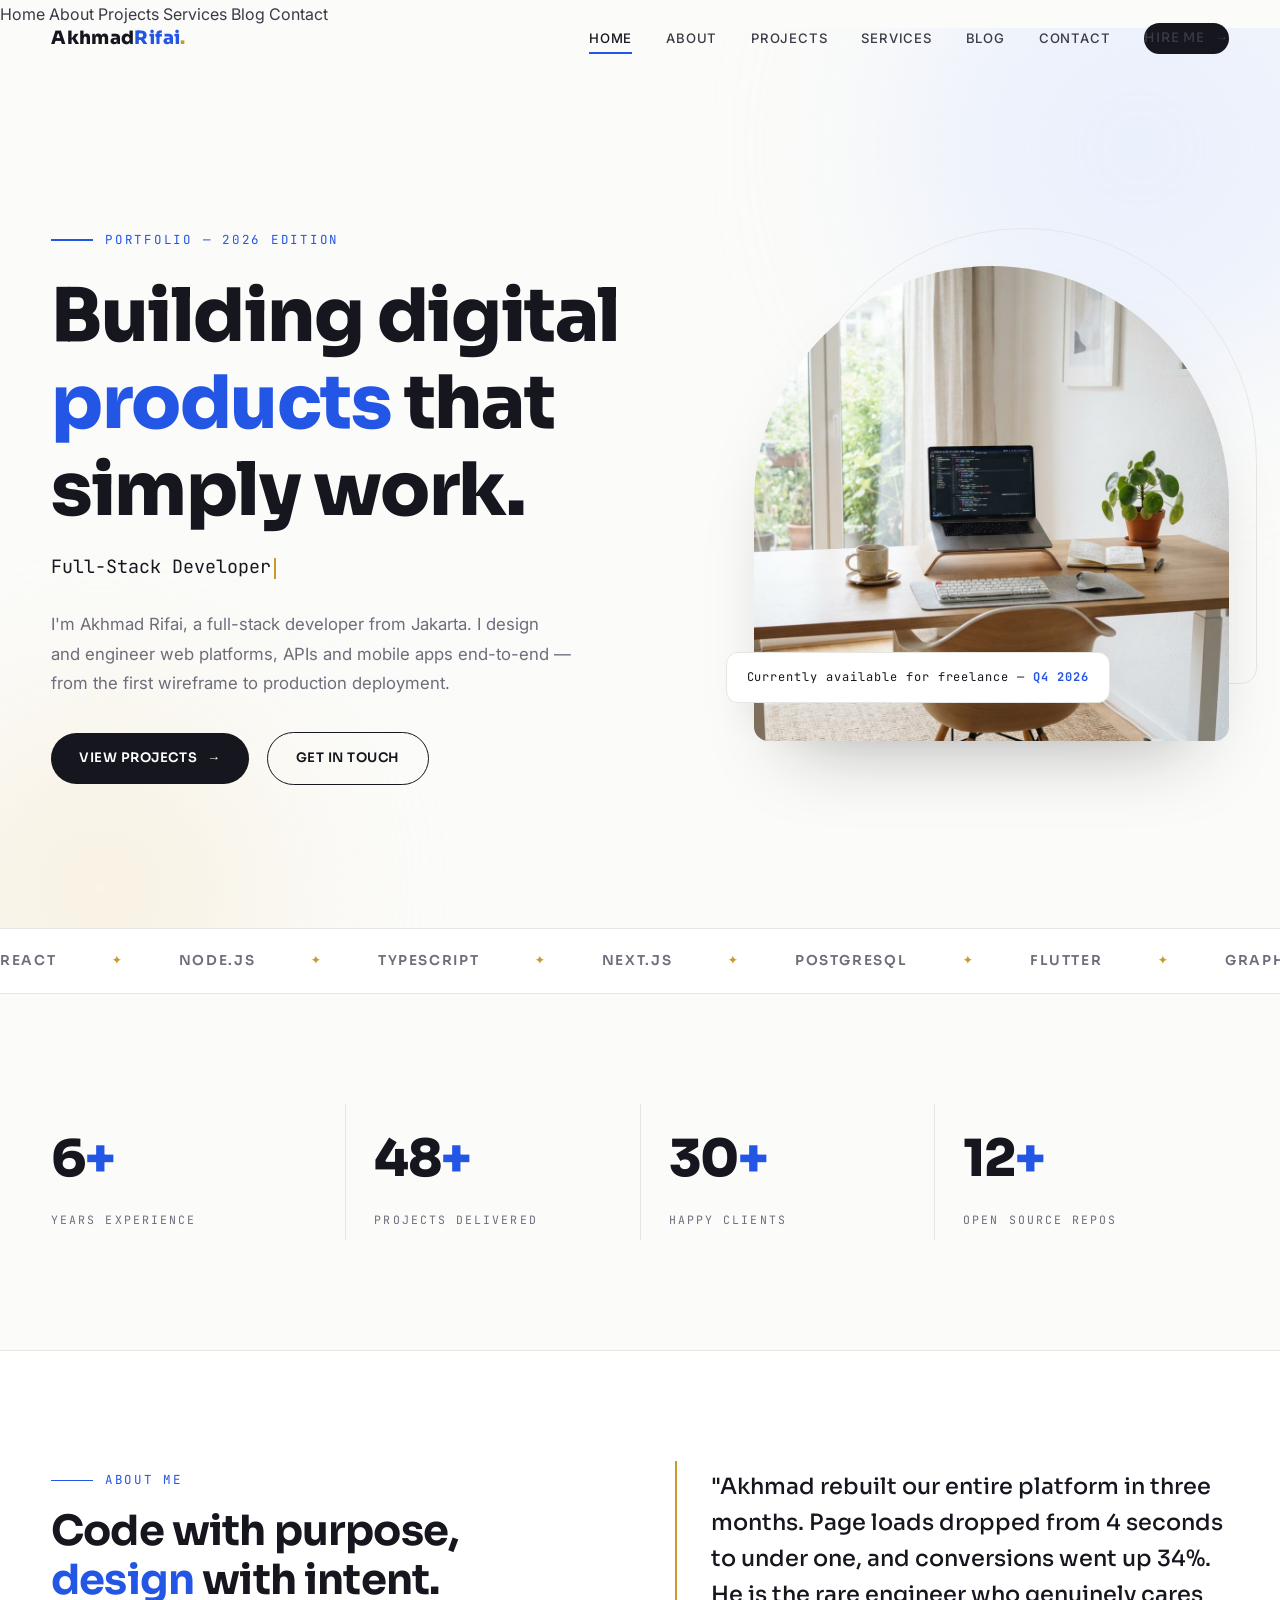
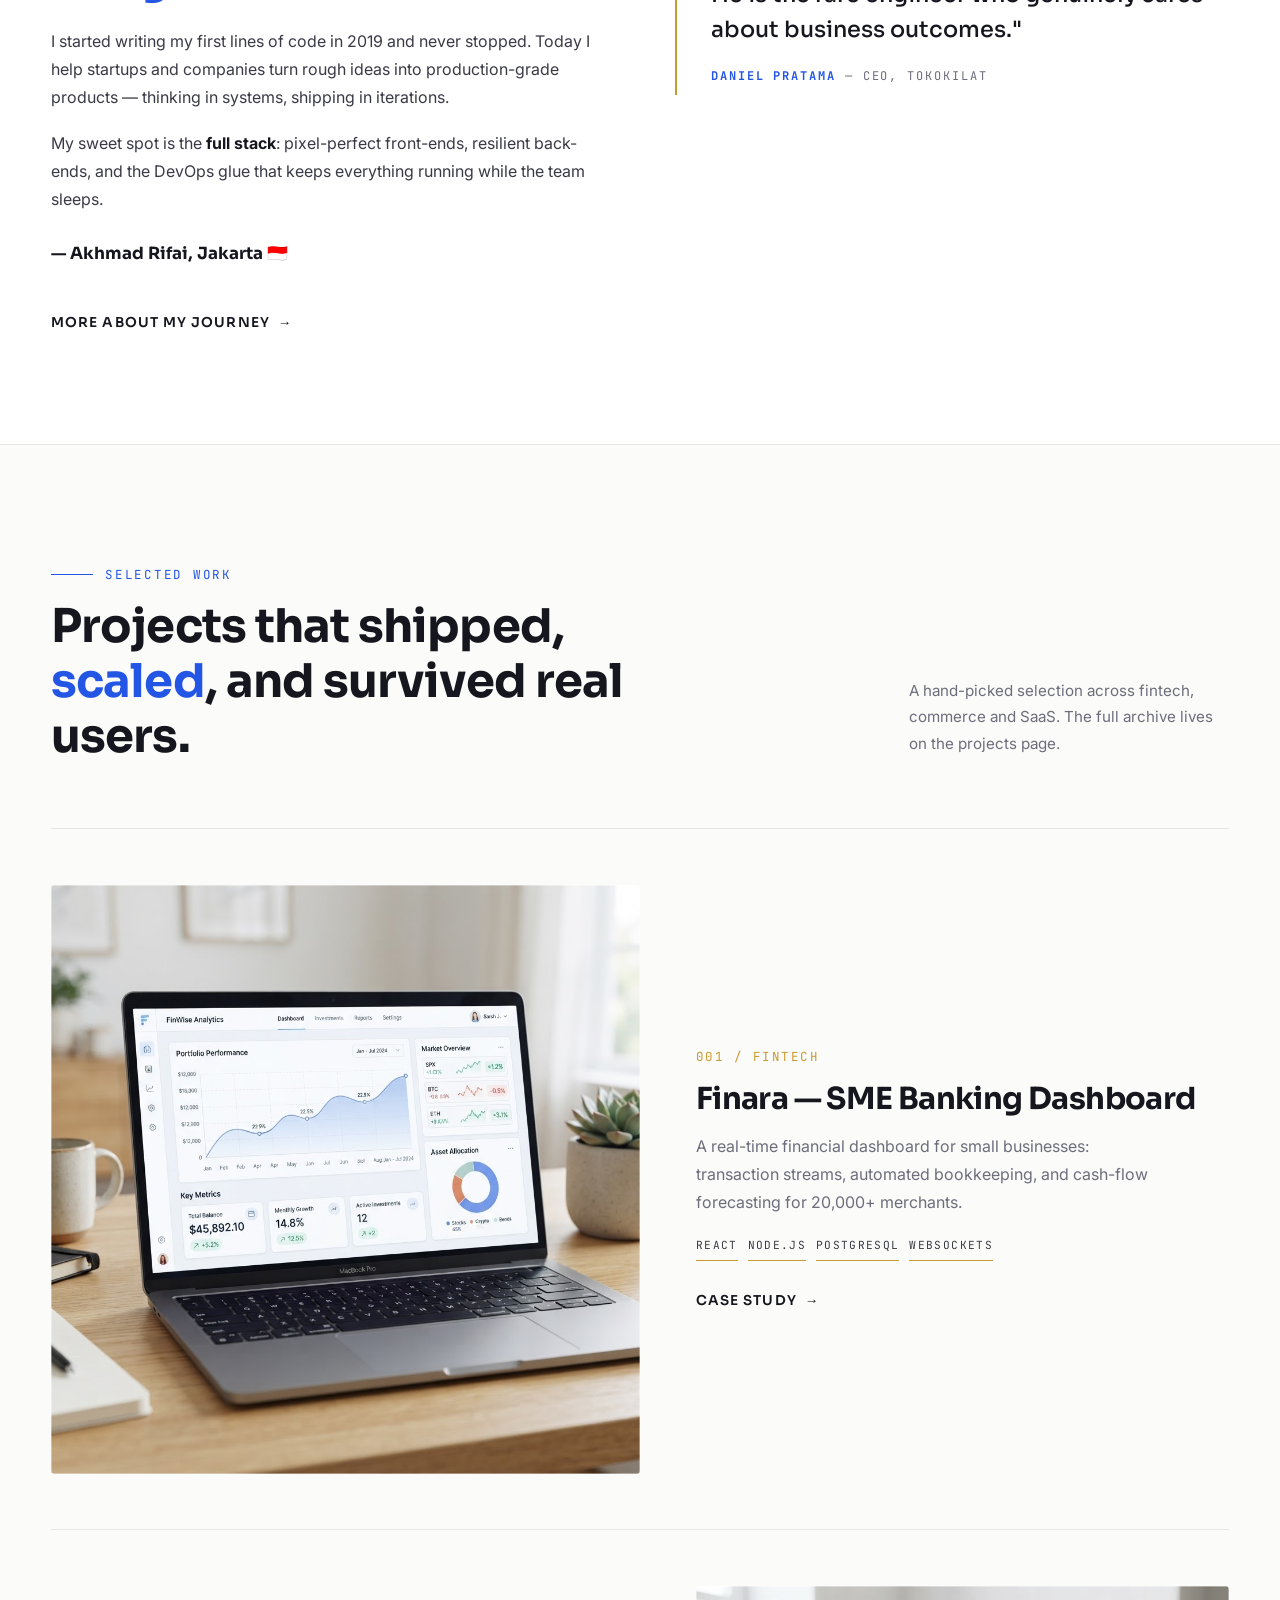
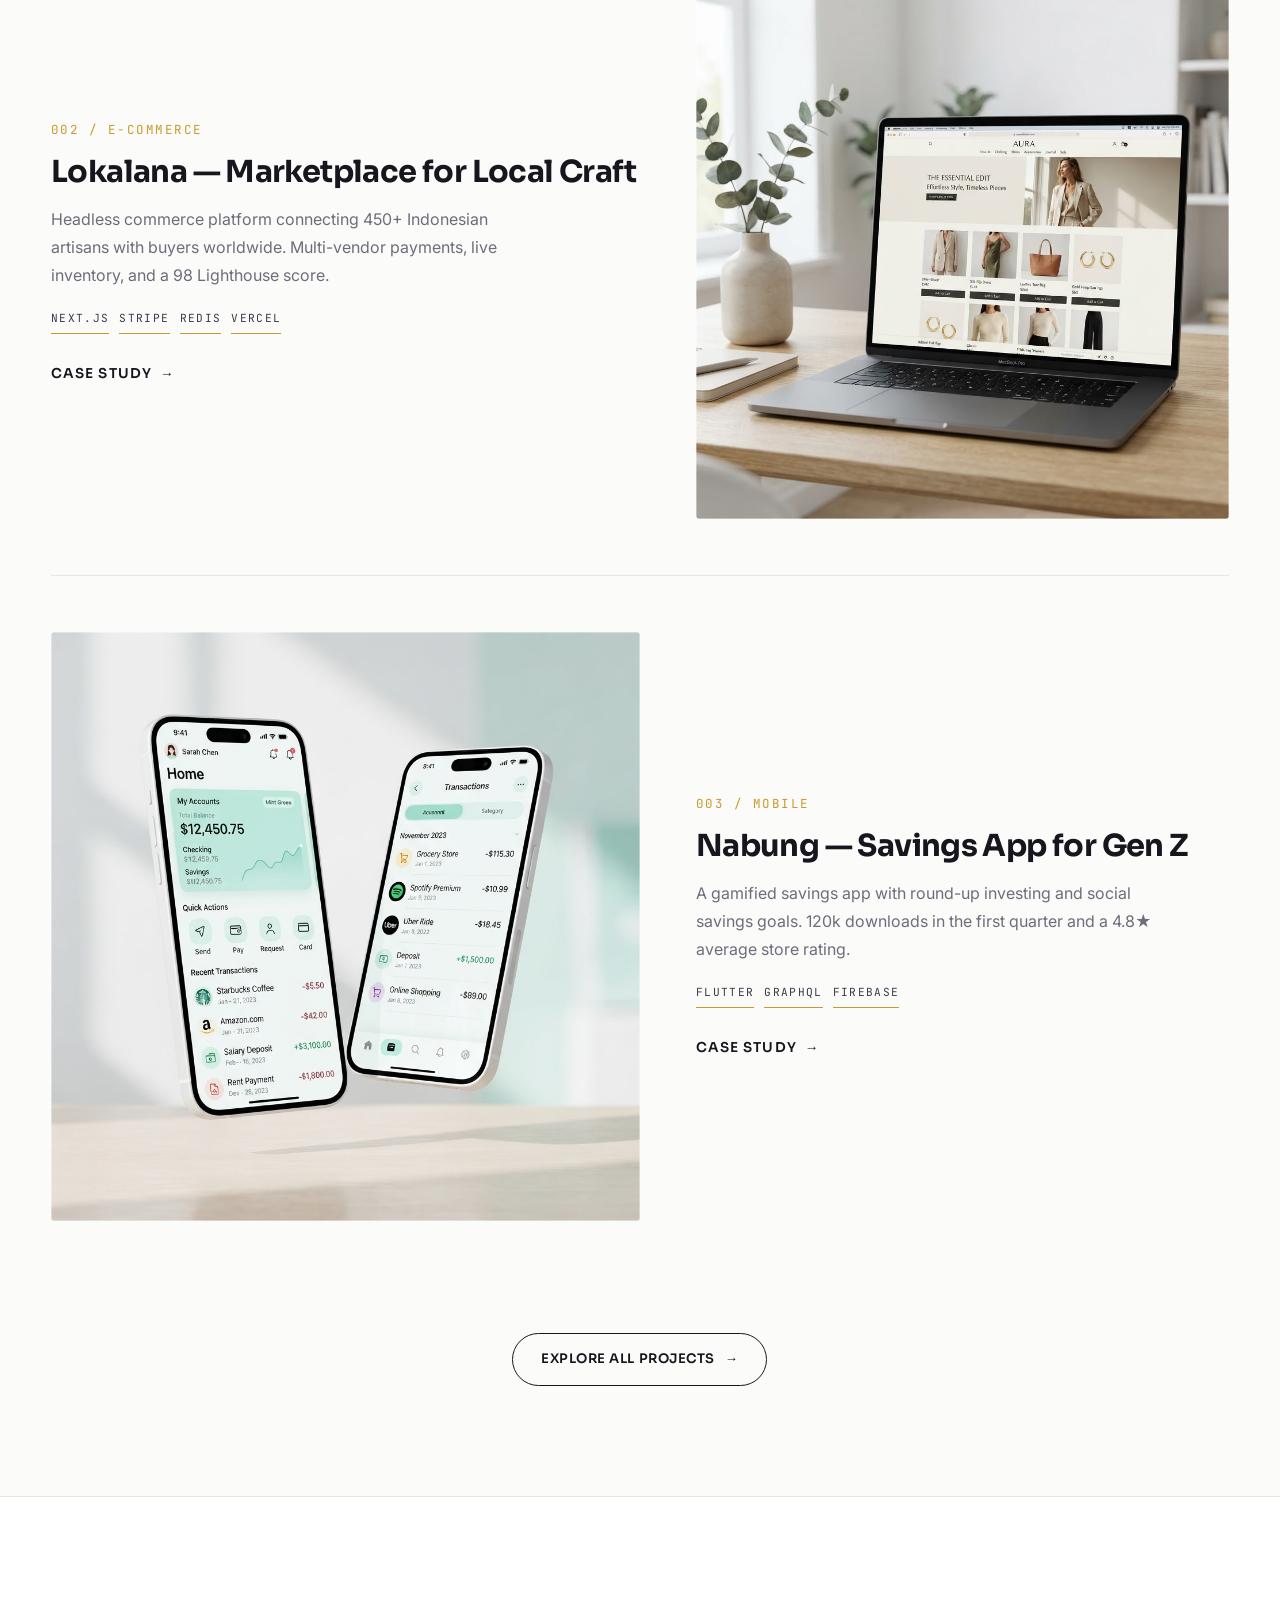
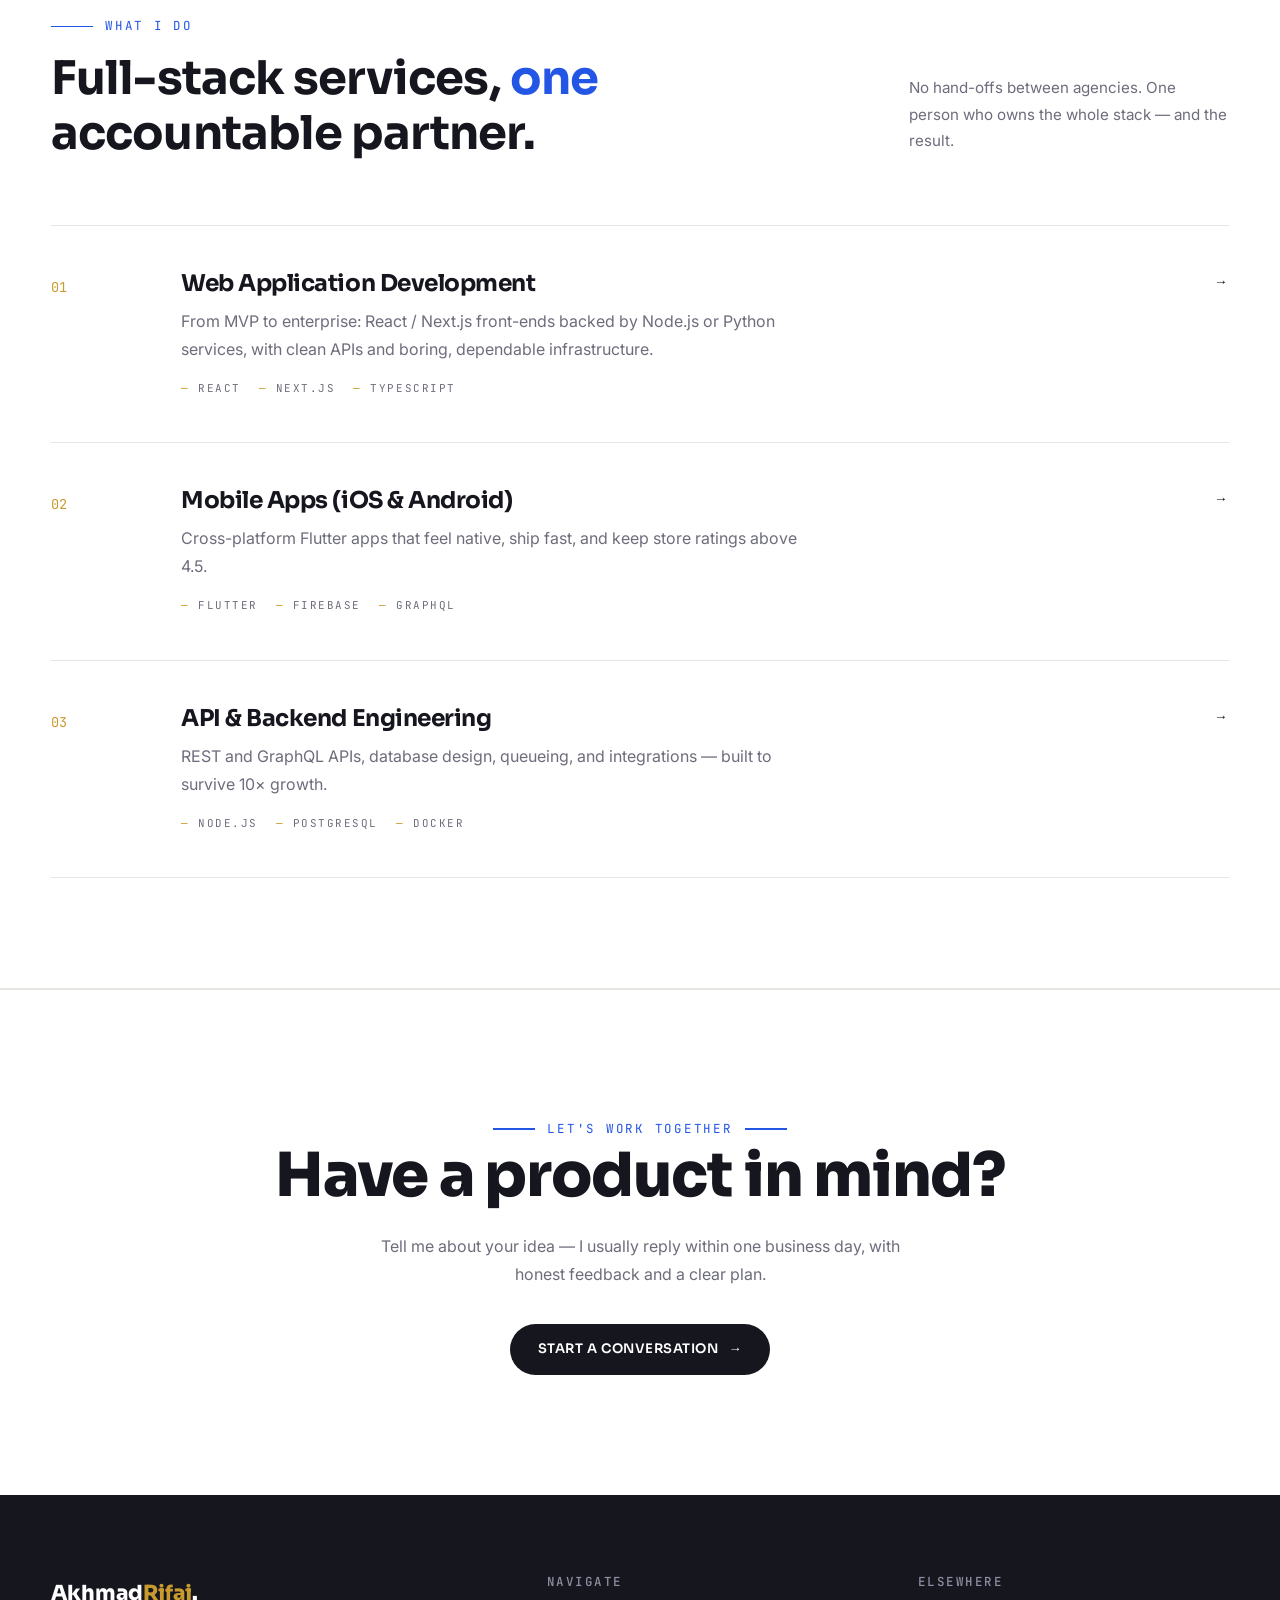
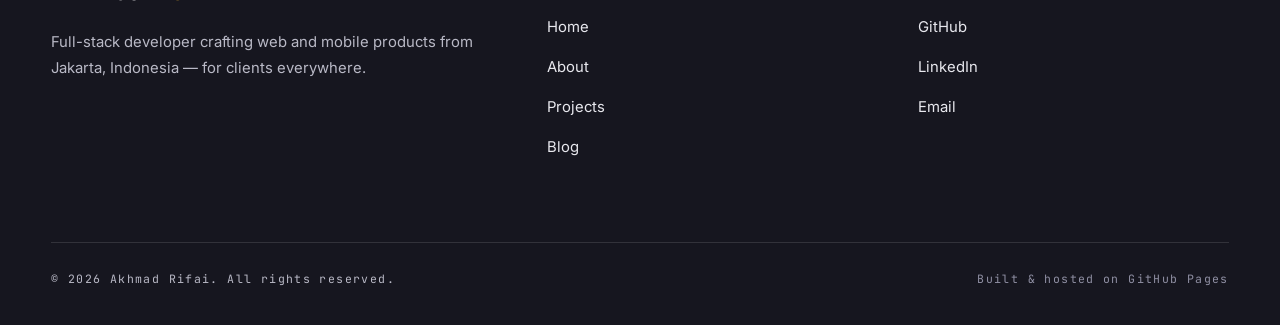
==== index.html @ 1ff96115 "feat: complete portfolio website — light professional theme, animations, 6 pages - Editorial layout," ====
<!DOCTYPE html>
<html lang="en">
<head>
  <meta charset="UTF-8">
  <meta name="viewport" content="width=device-width, initial-scale=1.0">
  <title>Akhmad Rifai — Full-Stack Developer & Digital Craftsman</title>
  <meta name="description" content="Portfolio of Akhmad Rifai — full-stack developer building fast, scalable and beautiful web & mobile products. Based in Jakarta, Indonesia.">
  <meta name="author" content="Akhmad Rifai">
  <meta property="og:title" content="Akhmad Rifai — Full-Stack Developer">
  <meta property="og:description" content="Fast, scalable and beautiful web & mobile products.">
  <meta property="og:type" content="website">
  <link rel="icon" href="data:image/svg+xml,<svg xmlns='http://www.w3.org/2000/svg' viewBox='0 0 100 100'><rect width='100' height='100' rx='18' fill='%2316161f'/><text x='50' y='68' font-size='52' font-family='Arial' font-weight='bold' fill='%23c99a2e' text-anchor='middle'>AR</text></svg>">
  <link rel="stylesheet" href="assets/css/style.css">
</head>
<body class="loading">

  <div class="preloader"><div class="preloader-word">Akhmad Rifai</div></div>
  <div class="scroll-progress"></div>

  <!-- HEADER -->
  <header class="site-header">
    <div class="container header-inner">
      <a href="index.html" class="logo">Akhmad<em>Rifai</em><span class="dot">.</span></a>
      <nav class="nav">
        <a href="index.html" class="active">Home</a>
        <a href="about.html">About</a>
        <a href="projects.html">Projects</a>
        <a href="services.html">Services</a>
        <a href="blog.html">Blog</a>
        <a href="contact.html">Contact</a>
      </a>
      <a href="contact.html" class="btn btn-primary nav-cta">Hire Me <span class="arrow">→</span></a>
      <button class="menu-toggle" aria-label="Open menu"><span></span><span></span><span></span></button>
    </div>
  </header>

  <div class="nav-drawer">
    <a href="index.html">Home</a>
    <a href="about.html">About</a>
    <a href="projects.html">Projects</a>
    <a href="services.html">Services</a>
    <a href="blog.html">Blog</a>
    <a href="contact.html">Contact</a>
  </div>

  <main class="page">

    <!-- HERO -->
    <section class="hero">
      <div class="hero-blob b1"></div>
      <div class="hero-blob b2"></div>
      <div class="container hero-grid">
        <div>
          <span class="kicker">Portfolio — 2026 Edition</span>
          <h1>
            <span class="line">Building digital</span>
            <span class="line"><span class="accent">products</span> that</span>
            <span class="line">simply work.</span>
          </h1>
          <div class="typing-wrap"><span class="typed" data-words='["Full-Stack Developer","React &amp; Node Specialist","UI Engineering Enthusiast","Open Source Contributor"]'></span><span class="cursor"></span></div>
          <p class="hero-lead">I'm Akhmad Rifai, a full-stack developer from Jakarta. I design and engineer web platforms, APIs and mobile apps end-to-end — from the first wireframe to production deployment.</p>
          <div class="hero-cta">
            <a href="projects.html" class="btn btn-primary">View Projects <span class="arrow">→</span></a>
            <a href="contact.html" class="btn btn-outline">Get in Touch</a>
          </div>
        </div>
        <div class="hero-visual" data-reveal="right">
          <div class="hero-photo"><img src="assets/img/workspace.jpg" alt="Akhmad Rifai's workspace"></div>
          <div class="hero-badge">Currently available for freelance — <strong>Q4 2026</strong></div>
        </div>
      </div>
    </section>

    <!-- MARQUEE -->
    <div class="marquee" aria-hidden="true">
      <div class="marquee-track">
        <span>React</span><span>Node.js</span><span>TypeScript</span><span>Next.js</span><span>PostgreSQL</span><span>Flutter</span><span>GraphQL</span><span>Docker</span><span>AWS</span><span>Python</span>
        <span>React</span><span>Node.js</span><span>TypeScript</span><span>Next.js</span><span>PostgreSQL</span><span>Flutter</span><span>GraphQL</span><span>Docker</span><span>AWS</span><span>Python</span>
      </div>
    </div>

    <!-- STATS -->
    <section class="section">
      <div class="container">
        <div class="stats" data-reveal="up">
          <div class="stat">
            <div class="stat-num"><span data-count="6">0</span><span class="unit">+</span></div>
            <div class="stat-label">Years Experience</div>
          </div>
          <div class="stat">
            <div class="stat-num"><span data-count="48">0</span><span class="unit">+</span></div>
            <div class="stat-label">Projects Delivered</div>
          </div>
          <div class="stat">
            <div class="stat-num"><span data-count="30">0</span><span class="unit">+</span></div>
            <div class="stat-label">Happy Clients</div>
          </div>
          <div class="stat">
            <div class="stat-num"><span data-count="12">0</span><span class="unit">+</span></div>
            <div class="stat-label">Open Source Repos</div>
          </div>
        </div>
      </div>
    </section>

    <!-- ABOUT PREVIEW -->
    <section class="section alt">
      <div class="container intro-grid">
        <div data-reveal="left">
          <span class="kicker">About Me</span>
          <h2 style="font-size:clamp(1.8rem,3.6vw,2.6rem);margin:16px 0 22px;">Code with purpose, <span class="accent" style="color:var(--accent);">design</span> with intent.</h2>
          <div class="intro-text">
            <p>I started writing my first lines of code in 2019 and never stopped. Today I help startups and companies turn rough ideas into production-grade products — thinking in systems, shipping in iterations.</p>
            <p>My sweet spot is the <strong>full stack</strong>: pixel-perfect front-ends, resilient back-ends, and the DevOps glue that keeps everything running while the team sleeps.</p>
            <p class="signature">— Akhmad Rifai, Jakarta 🇮🇩</p>
          </div>
          <a href="about.html" class="text-link" style="margin-top:24px;">More about my journey <span class="arrow">→</span></a>
        </div>
        <div class="quote" data-reveal="right">
          <blockquote>"Akhmad rebuilt our entire platform in three months. Page loads dropped from 4 seconds to under one, and conversions went up 34%. He is the rare engineer who genuinely cares about business outcomes."</blockquote>
          <div class="who"><strong>Daniel Pratama</strong> — CEO, TokoKilat</div>
        </div>
      </div>
    </section>

    <!-- FEATURED PROJECTS -->
    <section class="section">
      <div class="container">
        <div class="section-head">
          <div>
            <span class="kicker">Selected Work</span>
            <h2>Projects that shipped, <span class="accent" style="color:var(--accent);">scaled</span>, and survived real users.</h2>
          </div>
          <p class="head-note">A hand-picked selection across fintech, commerce and SaaS. The full archive lives on the projects page.</p>
        </div>

        <article class="work-row" data-reveal="up">
          <div class="work-media"><img src="assets/img/project-fintech.jpg" alt="Finara fintech dashboard"></div>
          <div class="work-info">
            <span class="work-index">001 / FINTECH</span>
            <h3>Finara — SME Banking Dashboard</h3>
            <p>A real-time financial dashboard for small businesses: transaction streams, automated bookkeeping, and cash-flow forecasting for 20,000+ merchants.</p>
            <div class="work-meta"><span>React</span><span>Node.js</span><span>PostgreSQL</span><span>WebSockets</span></div>
            <a href="projects.html" class="text-link">Case Study <span class="arrow">→</span></a>
          </div>
        </article>

        <article class="work-row flip" data-reveal="up">
          <div class="work-media"><img src="assets/img/project-ecommerce.jpg" alt="Lokalana e-commerce platform"></div>
          <div class="work-info">
            <span class="work-index">002 / E-COMMERCE</span>
            <h3>Lokalana — Marketplace for Local Craft</h3>
            <p>Headless commerce platform connecting 450+ Indonesian artisans with buyers worldwide. Multi-vendor payments, live inventory, and a 98 Lighthouse score.</p>
            <div class="work-meta"><span>Next.js</span><span>Stripe</span><span>Redis</span><span>Vercel</span></div>
            <a href="projects.html" class="text-link">Case Study <span class="arrow">→</span></a>
          </div>
        </article>

        <article class="work-row" data-reveal="up">
          <div class="work-media"><img src="assets/img/project-mobile.jpg" alt="Nabung mobile banking app"></div>
          <div class="work-info">
            <span class="work-index">003 / MOBILE</span>
            <h3>Nabung — Savings App for Gen Z</h3>
            <p>A gamified savings app with round-up investing and social savings goals. 120k downloads in the first quarter and a 4.8★ average store rating.</p>
            <div class="work-meta"><span>Flutter</span><span>GraphQL</span><span>Firebase</span></div>
            <a href="projects.html" class="text-link">Case Study <span class="arrow">→</span></a>
          </div>
        </article>

        <div style="text-align:center;margin-top:56px;" data-reveal="fade">
          <a href="projects.html" class="btn btn-outline">Explore All Projects <span class="arrow">→</span></a>
        </div>
      </div>
    </section>

    <!-- SERVICES PREVIEW -->
    <section class="section alt">
      <div class="container">
        <div class="section-head">
          <div>
            <span class="kicker">What I Do</span>
            <h2>Full-stack services, <span class="accent" style="color:var(--accent);">one</span> accountable partner.</h2>
          </div>
          <p class="head-note">No hand-offs between agencies. One person who owns the whole stack — and the result.</p>
        </div>

        <div class="service-row" data-reveal="up">
          <div class="service-num">01</div>
          <div>
            <h3>Web Application Development</h3>
            <p>From MVP to enterprise: React / Next.js front-ends backed by Node.js or Python services, with clean APIs and boring, dependable infrastructure.</p>
            <div class="service-tags"><span>React</span><span>Next.js</span><span>TypeScript</span></div>
          </div>
          <a href="services.html" class="text-link"><span class="arrow">→</span></a>
        </div>
        <div class="service-row" data-reveal="up" style="--d:.08s">
          <div class="service-num">02</div>
          <div>
            <h3>Mobile Apps (iOS & Android)</h3>
            <p>Cross-platform Flutter apps that feel native, ship fast, and keep store ratings above 4.5.</p>
            <div class="service-tags"><span>Flutter</span><span>Firebase</span><span>GraphQL</span></div>
          </div>
          <a href="services.html" class="text-link"><span class="arrow">→</span></a>
        </div>
        <div class="service-row" data-reveal="up" style="--d:.16s">
          <div class="service-num">03</div>
          <div>
            <h3>API & Backend Engineering</h3>
            <p>REST and GraphQL APIs, database design, queueing, and integrations — built to survive 10× growth.</p>
            <div class="service-tags"><span>Node.js</span><span>PostgreSQL</span><span>Docker</span></div>
          </div>
          <a href="services.html" class="text-link"><span class="arrow">→</span></a>
        </div>
      </div>
    </section>

    <!-- CTA -->
    <section class="cta-band">
      <div class="container">
        <span class="kicker">Let's Work Together</span>
        <h2>Have a product in mind?</h2>
        <p>Tell me about your idea — I usually reply within one business day, with honest feedback and a clear plan.</p>
        <a href="contact.html" class="btn btn-primary">Start a Conversation <span class="arrow">→</span></a>
      </div>
    </section>

  </main>

  <!-- FOOTER -->
  <footer class="site-footer">
    <div class="container">
      <div class="footer-grid">
        <div>
          <div class="footer-brand">Akhmad<span style="color:var(--gold);">Rifai</span>.</div>
          <p>Full-stack developer crafting web and mobile products from Jakarta, Indonesia — for clients everywhere.</p>
        </div>
        <div class="footer-col">
          <h4>Navigate</h4>
          <ul>
            <li><a href="index.html">Home</a></li>
            <li><a href="about.html">About</a></li>
            <li><a href="projects.html">Projects</a></li>
            <li><a href="blog.html">Blog</a></li>
          </ul>
        </div>
        <div class="footer-col">
          <h4>Elsewhere</h4>
          <ul>
            <li><a href="https://github.com/" target="_blank" rel="noopener">GitHub</a></li>
            <li><a href="https://linkedin.com/" target="_blank" rel="noopener">LinkedIn</a></li>
            <li><a href="mailto:hello@akhmadrifai.dev">Email</a></li>
          </ul>
        </div>
      </div>
      <div class="footer-bottom">
        <span>© <span data-year>2026</span> Akhmad Rifai. All rights reserved.</span>
        <span><a href="https://github.com/" target="_blank" rel="noopener">Built & hosted on GitHub Pages</a></span>
      </div>
    </div>
  </footer>

  <button class="to-top" aria-label="Back to top">↑</button>
  <script src="assets/js/main.js"></script>
</body>
</html>
---- assets/css/style.css ----
/* ==========================================================================
   AKHMAD RIFAI — PORTFOLIO
   Light · Professional · Editorial layout, no card grids, no icon boxes
   ========================================================================== */

/* ---------- Fonts & Tokens ---------- */
@import url('https://fonts.googleapis.com/css2?family=Sora:wght@400;500;600;700;800&family=Inter:wght@400;500;600&family=JetBrains+Mono:wght@400;500&display=swap');

:root {
  --bg: #fbfbf9;
  --bg-soft: #f3f3ef;
  --ink: #16161f;
  --ink-soft: #3a3a46;
  --muted: #6d6d7c;
  --line: #e7e7e1;
  --accent: #2456e6;
  --accent-deep: #1a3fb0;
  --accent-soft: #eaf0ff;
  --gold: #c99a2e;
  --radius: 4px;
  --font-head: 'Sora', sans-serif;
  --font-body: 'Inter', sans-serif;
  --font-mono: 'JetBrains Mono', monospace;
  --ease: cubic-bezier(0.22, 1, 0.36, 1);
}

/* ---------- Base ---------- */
*, *::before, *::after { margin: 0; padding: 0; box-sizing: border-box; }

html { scroll-behavior: smooth; }

body {
  font-family: var(--font-body);
  background: var(--bg);
  color: var(--ink-soft);
  font-size: 16px;
  line-height: 1.75;
  -webkit-font-smoothing: antialiased;
  overflow-x: hidden;
}

body.loading { overflow: hidden; }

img { max-width: 100%; display: block; }
a { color: inherit; text-decoration: none; }
ul { list-style: none; }
button { font: inherit; border: 0; background: none; cursor: pointer; }

::selection { background: var(--accent); color: #fff; }

h1, h2, h3, h4 { font-family: var(--font-head); color: var(--ink); line-height: 1.18; font-weight: 700; letter-spacing: -0.02em; }

.container { width: min(1180px, 92%); margin-inline: auto; }

/* ---------- Preloader ---------- */
.preloader {
  position: fixed; inset: 0; z-index: 9999;
  background: var(--bg);
  display: flex; align-items: center; justify-content: center;
  transition: opacity .6s var(--ease), visibility .6s;
}
.preloader.done { opacity: 0; visibility: hidden; }
.preloader-word {
  font-family: var(--font-head); font-weight: 800; font-size: clamp(1.4rem, 4vw, 2.2rem);
  letter-spacing: .35em; text-transform: uppercase; color: var(--ink);
  animation: pulseWord 1.2s var(--ease) infinite;
}
@keyframes pulseWord { 0%,100% { opacity: .25; } 50% { opacity: 1; } }

/* ---------- Page fade-in ---------- */
.page { opacity: 0; transform: translateY(10px); transition: opacity .7s var(--ease) .1s, transform .7s var(--ease) .1s; }
body.ready .page { opacity: 1; transform: none; }

/* ---------- Scroll progress ---------- */
.scroll-progress {
  position: fixed; top: 0; left: 0; height: 3px; width: 0%;
  background: linear-gradient(90deg, var(--accent), var(--gold));
  z-index: 1002; transition: width .1s linear;
}

/* ---------- Header ---------- */
.site-header {
  position: fixed; top: 0; left: 0; right: 0; z-index: 1000;
  padding: 22px 0;
  transition: background .35s var(--ease), padding .35s var(--ease), box-shadow .35s var(--ease);
}
.site-header.scrolled {
  background: rgba(251, 251, 249, .92);
  backdrop-filter: blur(14px);
  padding: 14px 0;
  box-shadow: 0 1px 0 var(--line);
}
.header-inner { display: flex; align-items: center; justify-content: space-between; gap: 24px; }

.logo { font-family: var(--font-head); font-weight: 800; font-size: 1.15rem; color: var(--ink); letter-spacing: .02em; white-space: nowrap; }
.logo em { font-style: normal; color: var(--accent); }
.logo .dot { color: var(--gold); }

.nav { display: flex; gap: 34px; }
.nav a {
  position: relative; font-size: .82rem; font-weight: 500; letter-spacing: .06em;
  text-transform: uppercase; color: var(--ink-soft); padding: 4px 0;
}
.nav a::after {
  content: ""; position: absolute; left: 0; bottom: 0; height: 2px; width: 100%;
  background: var(--accent); transform: scaleX(0); transform-origin: right;
  transition: transform .35s var(--ease);
}
.nav a:hover::after, .nav a.active::after { transform: scaleX(1); transform-origin: left; }
.nav a.active { color: var(--ink); }

.btn {
  display: inline-flex; align-items: center; gap: 10px;
  font-family: var(--font-head); font-weight: 600; font-size: .82rem;
  letter-spacing: .04em; text-transform: uppercase;
  padding: 14px 28px; border-radius: 999px;
  transition: transform .3s var(--ease), background .3s, color .3s, box-shadow .3s;
  white-space: nowrap;
}
.btn-primary { background: var(--ink); color: #fff; }
.btn-primary:hover { background: var(--accent); transform: translateY(-3px); box-shadow: 0 14px 30px -12px rgba(36, 86, 230, .55); }
.btn-outline { border: 1.5px solid var(--ink); color: var(--ink); }
.btn-outline:hover { background: var(--ink); color: #fff; transform: translateY(-3px); }
.btn .arrow { transition: transform .3s var(--ease); }
.btn:hover .arrow { transform: translateX(4px); }

.menu-toggle { display: none; flex-direction: column; gap: 6px; padding: 8px; z-index: 1001; }
.menu-toggle span { display: block; width: 26px; height: 2px; background: var(--ink); transition: .35s var(--ease); }
.menu-toggle.open span:nth-child(1) { transform: translateY(8px) rotate(45deg); }
.menu-toggle.open span:nth-child(2) { opacity: 0; }
.menu-toggle.open span:nth-child(3) { transform: translateY(-8px) rotate(-45deg); }

/* ---------- Hero ---------- */
.hero { min-height: 100vh; display: flex; align-items: center; position: relative; padding: 140px 0 90px; overflow: hidden; }
.hero-grid { display: grid; grid-template-columns: 1.15fr .85fr; gap: 60px; align-items: center; }

.hero-blob {
  position: absolute; border-radius: 50%; filter: blur(90px); opacity: .5; z-index: -1;
  animation: float 12s ease-in-out infinite alternate;
}
.hero-blob.b1 { width: 480px; height: 480px; background: #dbe6ff; top: -120px; right: -100px; }
.hero-blob.b2 { width: 360px; height: 360px; background: #f6e9cf; bottom: -140px; left: -80px; animation-delay: -6s; }
@keyframes float { from { transform: translate(0,0) scale(1); } to { transform: translate(40px, 30px) scale(1.08); } }

.kicker {
  font-family: var(--font-mono); font-size: .78rem; letter-spacing: .22em;
  text-transform: uppercase; color: var(--accent); display: inline-flex; align-items: center; gap: 12px;
}
.kicker::before { content: ""; width: 42px; height: 1.5px; background: var(--accent); display: inline-block; }

.hero h1 { font-size: clamp(2.6rem, 6vw, 4.6rem); font-weight: 800; margin: 22px 0 18px; }
.hero h1 .line { display: block; }
.hero h1 .accent { color: var(--accent); }

.typing-wrap { font-family: var(--font-mono); color: var(--muted); font-size: clamp(.95rem, 1.6vw, 1.15rem); min-height: 2em; }
.typing-wrap .typed { color: var(--ink); }
.cursor { display: inline-block; width: 2px; height: 1.15em; background: var(--gold); vertical-align: text-bottom; margin-left: 3px; animation: blink 0.9s step-end infinite; }
@keyframes blink { 50% { opacity: 0; } }

.hero-lead { max-width: 520px; margin: 22px 0 34px; color: var(--muted); font-size: 1.05rem; }
.hero-cta { display: flex; gap: 18px; flex-wrap: wrap; align-items: center; }

.hero-visual { position: relative; }
.hero-visual::before {
  content: ""; position: absolute; inset: -8% -6% 12% 8%;
  border: 1.5px solid var(--line); border-radius: 300px 300px 20px 20px; z-index: -1;
}
.hero-photo {
  border-radius: 260px 260px 16px 16px; overflow: hidden;
  box-shadow: 0 40px 80px -40px rgba(22, 22, 31, .35);
  animation: floatY 7s ease-in-out infinite;
}
@keyframes floatY { 0%,100% { transform: translateY(0); } 50% { transform: translateY(-14px); } }
.hero-badge {
  position: absolute; bottom: 8%; left: -6%;
  background: #fff; border: 1px solid var(--line); border-radius: 12px;
  padding: 14px 20px; font-family: var(--font-mono); font-size: .75rem; letter-spacing: .08em;
  color: var(--ink); box-shadow: 0 20px 50px -20px rgba(22,22,31,.25);
  animation: floatY 6s ease-in-out infinite; animation-delay: -3s;
}
.hero-badge strong { color: var(--accent); }

/* ---------- Marquee ---------- */
.marquee { border-block: 1px solid var(--line); padding: 20px 0; overflow: hidden; background: #fff; }
.marquee-track { display: flex; gap: 56px; width: max-content; animation: marquee 30s linear infinite; }
.marquee:hover .marquee-track { animation-play-state: paused; }
.marquee-track span {
  font-family: var(--font-head); font-weight: 600; font-size: .85rem; letter-spacing: .12em;
  text-transform: uppercase; color: var(--muted); display: flex; align-items: center; gap: 56px; white-space: nowrap;
}
.marquee-track span::after { content: "✦"; color: var(--gold); font-size: .7rem; }
@keyframes marquee { to { transform: translateX(-50%); } }

/* ---------- Sections ---------- */
.section { padding: 110px 0; position: relative; }
.section.alt { background: #fff; border-block: 1px solid var(--line); }

.section-head { display: flex; justify-content: space-between; align-items: flex-end; gap: 40px; margin-bottom: 64px; flex-wrap: wrap; }
.section-head h2 { font-size: clamp(1.9rem, 4vw, 2.9rem); margin-top: 14px; max-width: 640px; }
.section-head h2 .accent { color: var(--accent); }
.section-head .head-note { max-width: 320px; color: var(--muted); font-size: .95rem; padding-bottom: 6px; }

/* ---------- Stats ---------- */
.stats { display: grid; grid-template-columns: repeat(4, 1fr); }
.stat { padding: 10px 28px; border-left: 1px solid var(--line); }
.stat:first-child { border-left: 0; padding-left: 0; }
.stat-num { font-family: var(--font-head); font-size: clamp(2.2rem, 4vw, 3.2rem); font-weight: 800; color: var(--ink); letter-spacing: -0.03em; }
.stat-num .unit { color: var(--accent); }
.stat-label { font-family: var(--font-mono); font-size: .72rem; letter-spacing: .18em; text-transform: uppercase; color: var(--muted); margin-top: 6px; }

/* ---------- Intro / About preview ---------- */
.intro-grid { display: grid; grid-template-columns: 1fr 1fr; gap: 70px; align-items: start; }
.intro-text p { margin-bottom: 18px; }
.intro-text p strong { color: var(--ink); }
.signature { font-family: var(--font-head); font-weight: 700; color: var(--ink); margin-top: 26px; font-size: 1.05rem; }

/* ---------- Work rows (no cards) ---------- */
.work-row {
  display: grid; grid-template-columns: 1.05fr .95fr; gap: 56px; align-items: center;
  padding: 56px 0; border-top: 1px solid var(--line);
}
.work-row:last-child { border-bottom: 1px solid var(--line); }
.work-row.flip .work-media { order: 2; }

.work-media { overflow: hidden; border-radius: var(--radius); position: relative; }
.work-media img { width: 100%; transition: transform .8s var(--ease); }
.work-row:hover .work-media img { transform: scale(1.06); }
.work-media::after {
  content: ""; position: absolute; inset: 0; border: 1px solid rgba(255,255,255,.35);
  pointer-events: none;
}

.work-index { font-family: var(--font-mono); font-size: .78rem; color: var(--gold); letter-spacing: .2em; display: block; margin-bottom: 14px; }
.work-info h3 { font-size: clamp(1.4rem, 2.4vw, 1.9rem); margin-bottom: 14px; transition: color .3s; }
.work-row:hover .work-info h3 { color: var(--accent); }
.work-info p { color: var(--muted); margin-bottom: 20px; max-width: 460px; }
.work-meta { display: flex; gap: 10px; flex-wrap: wrap; margin-bottom: 24px; }
.work-meta span {
  font-family: var(--font-mono); font-size: .7rem; letter-spacing: .12em; text-transform: uppercase;
  color: var(--ink-soft); border-bottom: 1.5px solid var(--gold); padding-bottom: 4px;
}
.text-link {
  font-family: var(--font-head); font-weight: 600; font-size: .85rem; letter-spacing: .08em;
  text-transform: uppercase; color: var(--ink); display: inline-flex; align-items: center; gap: 8px;
}
.text-link .arrow { transition: transform .3s var(--ease); }
.text-link:hover { color: var(--accent); }
.text-link:hover .arrow { transform: translateX(5px); }

/* ---------- Filters ---------- */
.filters { display: flex; gap: 8px; flex-wrap: wrap; margin-bottom: 40px; }
.filters button {
  font-family: var(--font-mono); font-size: .72rem; letter-spacing: .14em; text-transform: uppercase;
  padding: 10px 20px; border: 1px solid var(--line); border-radius: 999px; color: var(--muted);
  transition: .3s var(--ease);
}
.filters button:hover { border-color: var(--ink); color: var(--ink); }
.filters button.active { background: var(--ink); border-color: var(--ink); color: #fff; }
.work-row.hidden-row { display: none; }
.work-row.pop { animation: popIn .6s var(--ease) both; }
@keyframes popIn { from { opacity: 0; transform: translateY(24px); } to { opacity: 1; transform: none; } }

/* ---------- Services rows ---------- */
.service-row {
  display: grid; grid-template-columns: 90px 1fr auto; gap: 40px; align-items: start;
  padding: 44px 0; border-top: 1px solid var(--line); transition: background .4s var(--ease), padding .4s var(--ease);
}
.service-row:last-child { border-bottom: 1px solid var(--line); }
.service-row:hover { background: #fff; }
.service-num { font-family: var(--font-mono); color: var(--gold); font-size: .85rem; padding-top: 6px; }
.service-row h3 { font-size: 1.45rem; margin-bottom: 10px; transition: transform .4s var(--ease); }
.service-row:hover h3 { transform: translateX(10px); color: var(--accent); }
.service-row p { color: var(--muted); max-width: 640px; }
.service-tags { display: flex; gap: 18px; flex-wrap: wrap; margin-top: 16px; }
.service-tags span { font-family: var(--font-mono); font-size: .68rem; letter-spacing: .14em; text-transform: uppercase; color: var(--muted); }
.service-tags span::before { content: "— "; color: var(--gold); }

/* ---------- Timeline ---------- */
.timeline { position: relative; padding-left: 40px; max-width: 760px; }
.timeline::before { content: ""; position: absolute; left: 8px; top: 6px; bottom: 6px; width: 1.5px; background: var(--line); }
.t-item { position: relative; padding-bottom: 46px; }
.t-item:last-child { padding-bottom: 0; }
.t-item::before {
  content: ""; position: absolute; left: -40px; top: 8px; width: 17px; height: 17px;
  border-radius: 50%; background: var(--bg); border: 2px solid var(--accent);
  transition: background .3s;
}
.t-item:hover::before { background: var(--accent); }
.t-date { font-family: var(--font-mono); font-size: .72rem; letter-spacing: .18em; text-transform: uppercase; color: var(--accent); }
.t-item h3 { font-size: 1.25rem; margin: 8px 0 6px; }
.t-item .t-org { color: var(--ink); font-weight: 600; font-family: var(--font-head); font-size: .95rem; }
.t-item p { color: var(--muted); font-size: .95rem; margin-top: 8px; max-width: 600px; }

/* ---------- Skills bars ---------- */
.skills-grid { display: grid; grid-template-columns: 1fr 1fr; gap: 44px 70px; }
.skill { margin-bottom: 8px; }
.skill-top { display: flex; justify-content: space-between; align-items: baseline; margin-bottom: 10px; }
.skill-top .name { font-family: var(--font-head); font-weight: 600; color: var(--ink); font-size: .95rem; }
.skill-top .val { font-family: var(--font-mono); font-size: .75rem; color: var(--accent); }
.bar { height: 4px; background: var(--bg-soft); border-radius: 99px; overflow: hidden; }
.bar span { display: block; height: 100%; width: 0; background: linear-gradient(90deg, var(--accent), var(--gold)); border-radius: 99px; transition: width 1.4s var(--ease) .2s; }
.revealed .bar span { width: var(--w); }

/* ---------- Quotes / testimonials (no cards) ---------- */
.quote { border-left: 2px solid var(--gold); padding: 8px 0 8px 34px; margin-bottom: 54px; }
.quote blockquote { font-family: var(--font-head); font-size: clamp(1.1rem, 2vw, 1.4rem); font-weight: 500; color: var(--ink); line-height: 1.6; }
.quote .who { margin-top: 18px; font-family: var(--font-mono); font-size: .75rem; letter-spacing: .16em; text-transform: uppercase; color: var(--muted); }
.quote .who strong { color: var(--accent); }

/* ---------- Blog rows ---------- */
.post-row {
  display: grid; grid-template-columns: 140px 1fr auto; gap: 40px; align-items: center;
  padding: 34px 0; border-top: 1px solid var(--line); transition: background .35s var(--ease);
}
.post-row:last-child { border-bottom: 1px solid var(--line); }
.post-row:hover { background: #fff; }
.post-date { font-family: var(--font-mono); font-size: .72rem; letter-spacing: .16em; text-transform: uppercase; color: var(--muted); line-height: 2; }
.post-row h3 { font-size: 1.25rem; margin-bottom: 8px; transition: color .3s, transform .35s var(--ease); }
.post-row:hover h3 { color: var(--accent); transform: translateX(8px); }
.post-row p { color: var(--muted); font-size: .93rem; max-width: 640px; }
.post-arrow { font-size: 1.4rem; color: var(--ink); transition: transform .35s var(--ease), color .3s; }
.post-row:hover .post-arrow { transform: translateX(8px) rotate(-45deg); color: var(--accent); }

/* ---------- Contact ---------- */
.contact-grid { display: grid; grid-template-columns: 1.2fr .8fr; gap: 80px; align-items: start; }

.form-field { margin-bottom: 26px; position: relative; }
.form-field label { display: block; font-family: var(--font-mono); font-size: .72rem; letter-spacing: .18em; text-transform: uppercase; color: var(--muted); margin-bottom: 10px; }
.form-field input, .form-field textarea, .form-field select {
  width: 100%; border: 0; border-bottom: 1.5px solid var(--line); background: transparent;
  padding: 12px 2px; font: inherit; color: var(--ink); outline: none;
  transition: border-color .3s;
}
.form-field textarea { min-height: 130px; resize: vertical; }
.form-field input:focus, .form-field textarea:focus, .form-field select:focus { border-color: var(--accent); }

.info-row { display: grid; grid-template-columns: 120px 1fr; gap: 20px; padding: 22px 0; border-bottom: 1px solid var(--line); }
.info-row dt { font-family: var(--font-mono); font-size: .72rem; letter-spacing: .18em; text-transform: uppercase; color: var(--muted); padding-top: 3px; }
.info-row dd { color: var(--ink); font-weight: 500; }
.info-row dd a:hover { color: var(--accent); }

/* ---------- CTA band ---------- */
.cta-band { text-align: center; padding: 120px 0; background: #fff; border-top: 1px solid var(--line); position: relative; overflow: hidden; }
.cta-band h2 { font-size: clamp(2.2rem, 5vw, 3.8rem); font-weight: 800; margin-bottom: 20px; }
.cta-band p { color: var(--muted); max-width: 520px; margin: 0 auto 36px; }
.cta-band .kicker { justify-content: center; }
.cta-band .kicker::after { content: ""; width: 42px; height: 1.5px; background: var(--accent); }

/* ---------- Footer ---------- */
.site-footer { background: var(--ink); color: #b9b9c6; padding: 80px 0 36px; }
.site-footer h4, .site-footer a { color: #fff; }
.footer-grid { display: grid; grid-template-columns: 1.4fr 1fr 1fr; gap: 60px; margin-bottom: 70px; }
.footer-brand { font-family: var(--font-head); font-weight: 800; font-size: 1.3rem; color: #fff; margin-bottom: 18px; }
.footer-grid p { font-size: .93rem; }
.footer-col h4 { font-size: .78rem; letter-spacing: .2em; text-transform: uppercase; font-family: var(--font-mono); font-weight: 500; margin-bottom: 22px; color: #8f8fa3; }
.footer-col ul li { margin-bottom: 12px; }
.footer-col a { color: #e8e8ee; font-size: .93rem; transition: color .3s, padding-left .3s var(--ease); }
.footer-col a:hover { color: var(--gold); padding-left: 6px; }
.footer-bottom { border-top: 1px solid rgba(255,255,255,.12); padding-top: 26px; display: flex; justify-content: space-between; gap: 20px; flex-wrap: wrap; font-family: var(--font-mono); font-size: .72rem; letter-spacing: .12em; }
.footer-bottom a { color: #8f8fa3; }
.footer-bottom a:hover { color: var(--gold); }

/* ---------- Back to top ---------- */
.to-top {
  position: fixed; right: 26px; bottom: 26px; width: 48px; height: 48px;
  border-radius: 50%; background: var(--ink); color: #fff; z-index: 900;
  display: grid; place-items: center; font-size: 1.1rem;
  opacity: 0; visibility: hidden; transform: translateY(16px);
  transition: .4s var(--ease);
}
.to-top.show { opacity: 1; visibility: visible; transform: none; }
.to-top:hover { background: var(--accent); }

/* ---------- Reveal animations ---------- */
[data-reveal] { opacity: 0; will-change: transform, opacity; transition: opacity .9s var(--ease), transform .9s var(--ease); transition-delay: var(--d, 0s); }
[data-reveal="up"] { transform: translateY(40px); }
[data-reveal="left"] { transform: translateX(-46px); }
[data-reveal="right"] { transform: translateX(46px); }
[data-reveal="zoom"] { transform: scale(.92); }
[data-reveal="fade"] { transform: none; }
[data-reveal].revealed { opacity: 1; transform: none; }

/* ---------- Responsive ---------- */
@media (max-width: 980px) {
  .hero-grid, .intro-grid, .contact-grid { grid-template-columns: 1fr; gap: 50px; }
  .hero { padding-top: 120px; }
  .hero-visual { max-width: 420px; }
  .stats { grid-template-columns: repeat(2, 1fr); gap: 30px 0; }
  .stat:nth-child(3) { border-left: 0; padding-left: 0; }
  .work-row { grid-template-columns: 1fr; gap: 30px; }
  .work-row.flip .work-media { order: 0; }
  .skills-grid { grid-template-columns: 1fr; }
  .service-row { grid-template-columns: 1fr; gap: 10px; }
  .post-row { grid-template-columns: 1fr; gap: 12px; }
  .footer-grid { grid-template-columns: 1fr; gap: 40px; }
}

@media (max-width: 760px) {
  .nav, .nav-cta { display: none; }
  .menu-toggle { display: flex; }
  .site-header.nav-open { background: var(--bg); box-shadow: 0 1px 0 var(--line); }
  .nav-drawer {
    position: fixed; inset: 0; background: var(--bg); z-index: 1000;
    display: flex; flex-direction: column; align-items: center; justify-content: center; gap: 30px;
    opacity: 0; visibility: hidden; transition: .45s var(--ease);
  }
  .nav-drawer.open { opacity: 1; visibility: visible; }
  .nav-drawer a { font-family: var(--font-head); font-size: 1.6rem; font-weight: 700; color: var(--ink); }
  .section { padding: 80px 0; }
  .section-head { margin-bottom: 44px; }
}

@media (prefers-reduced-motion: reduce) {
  *, *::before, *::after { animation-duration: .001s !important; transition-duration: .001s !important; }
  html { scroll-behavior: auto; }
}
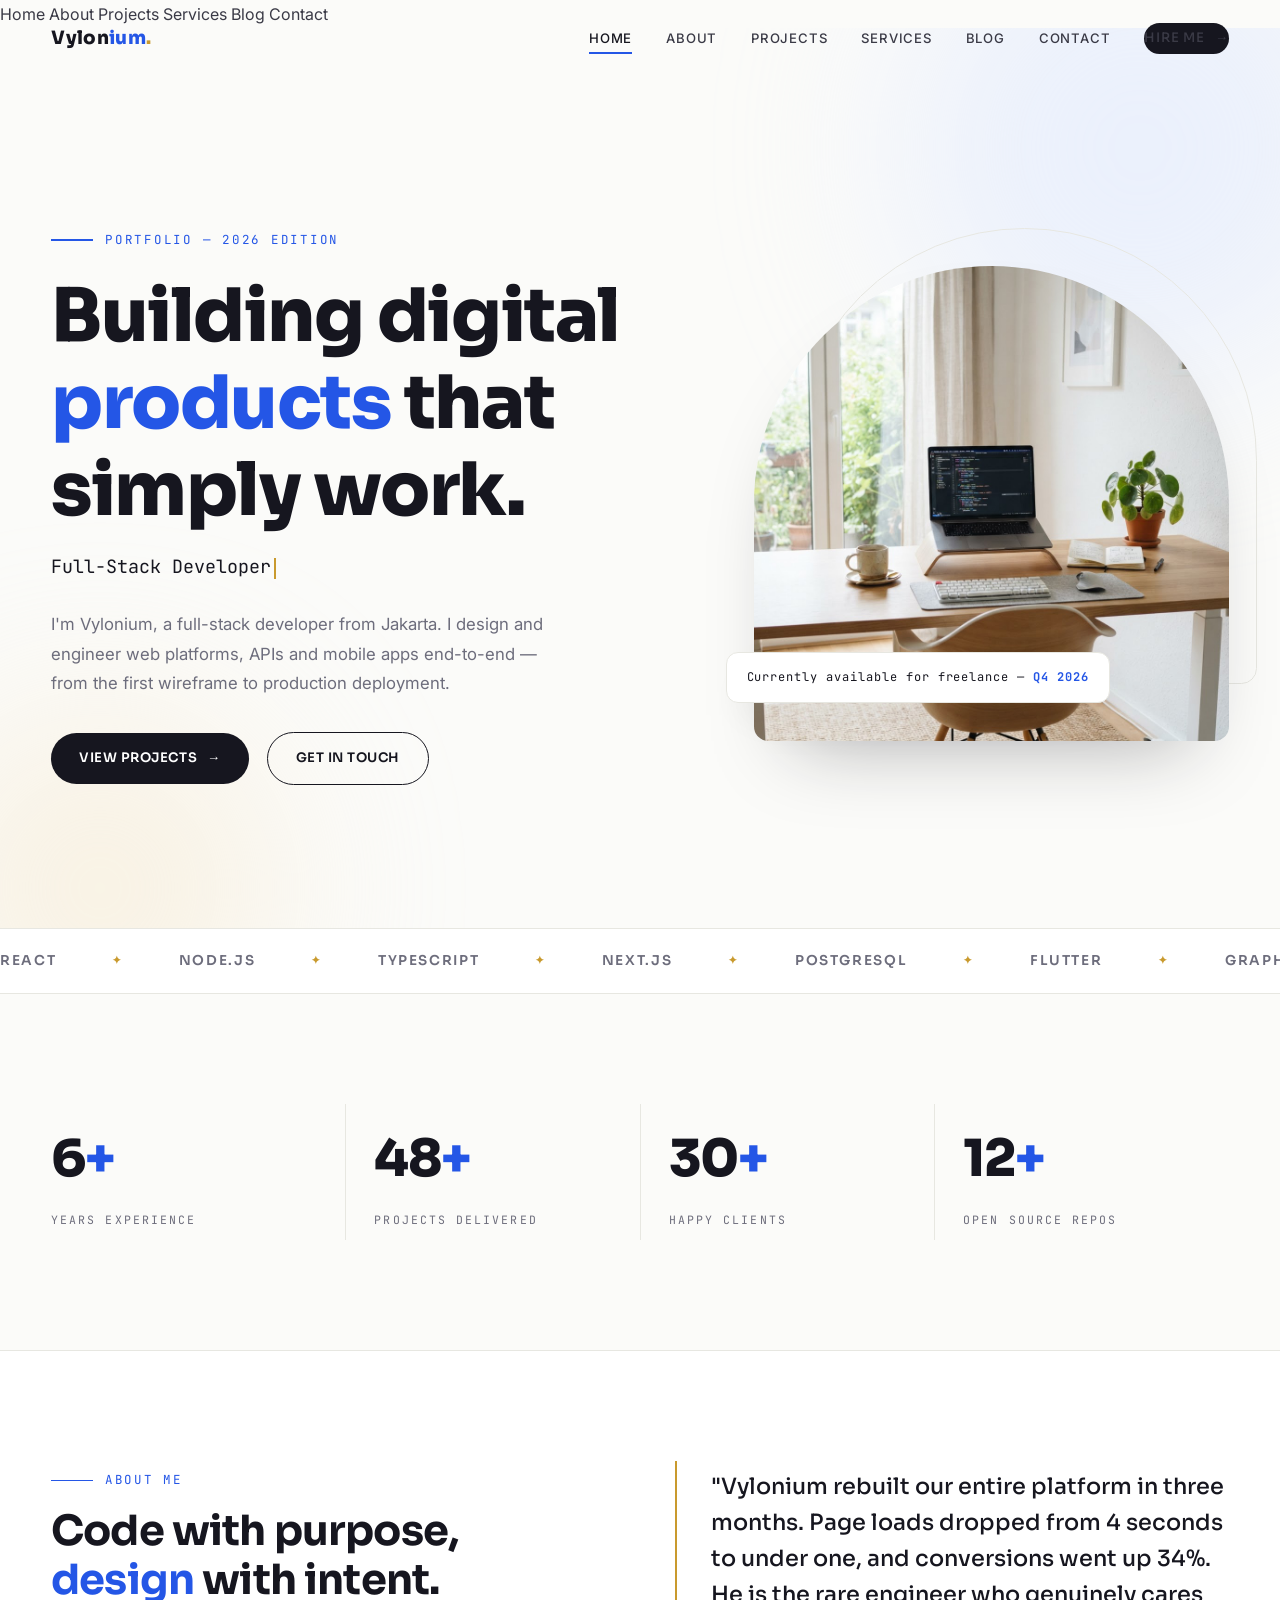
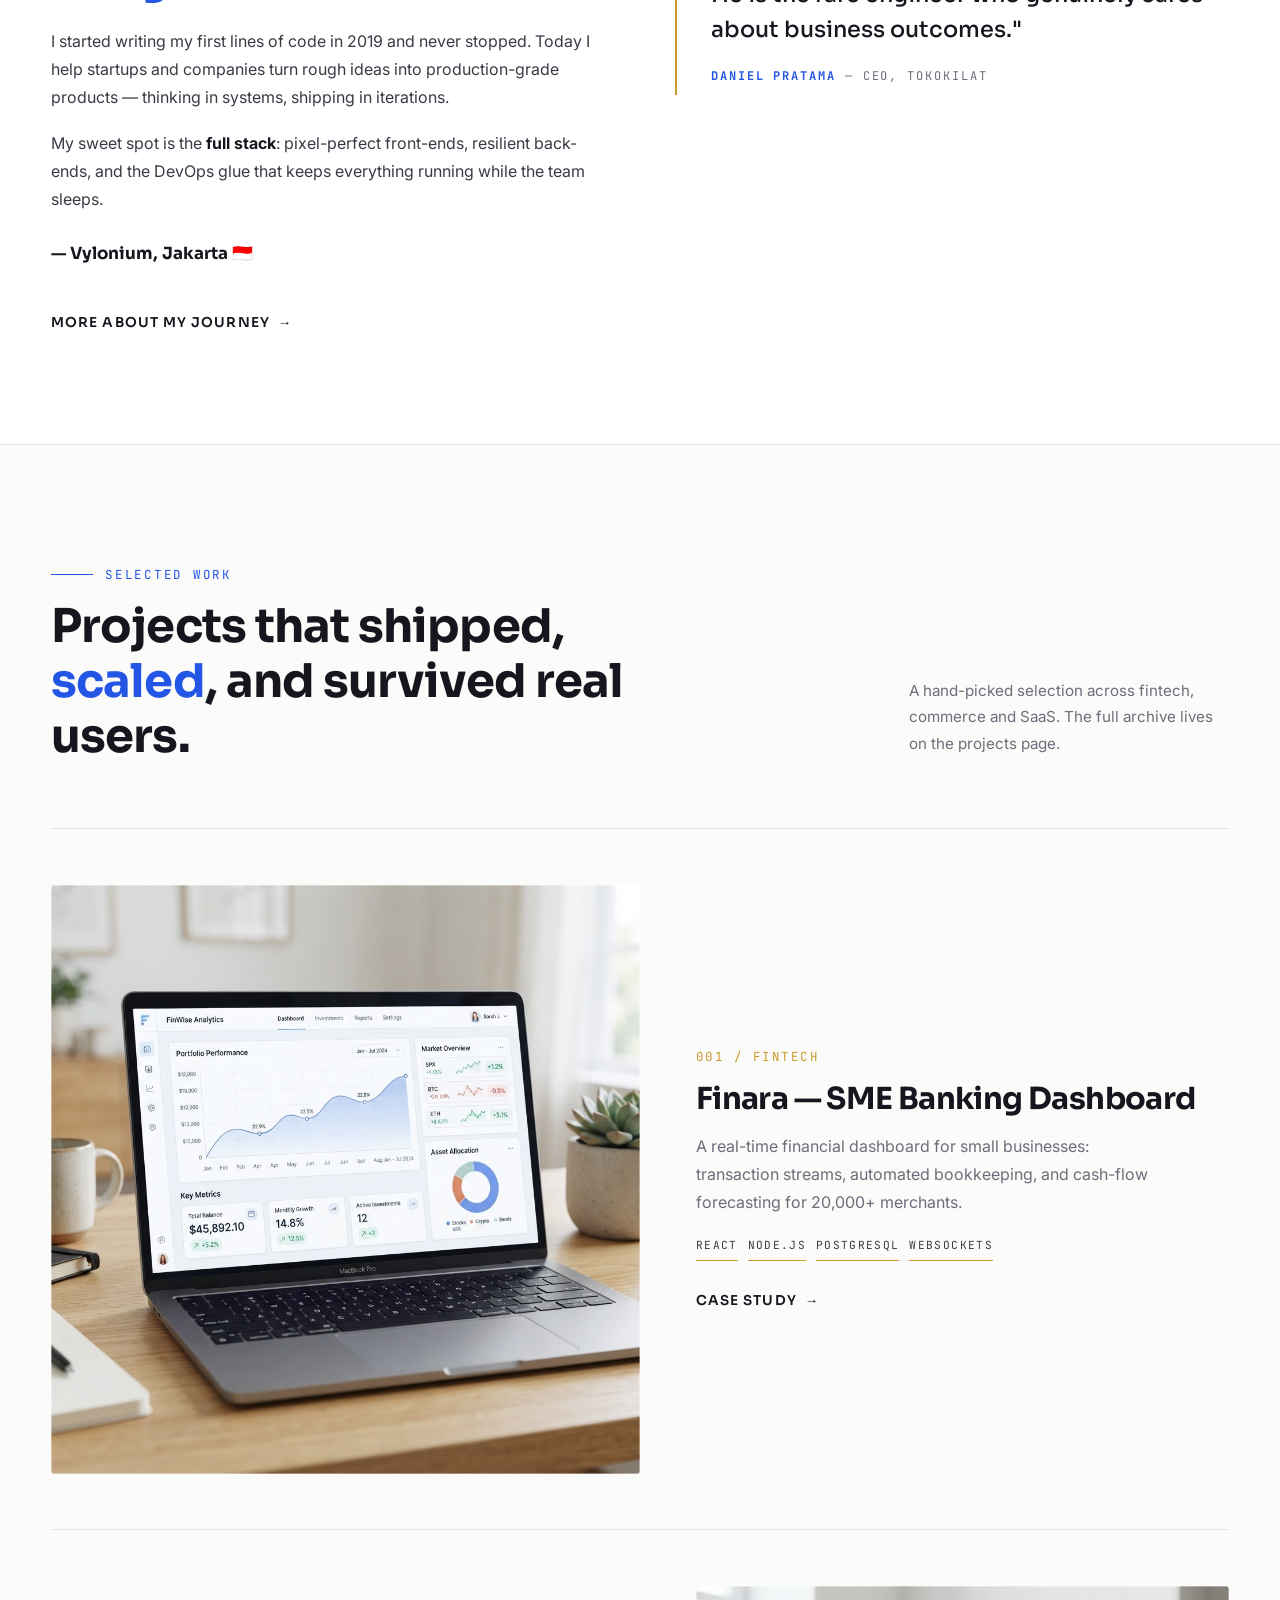
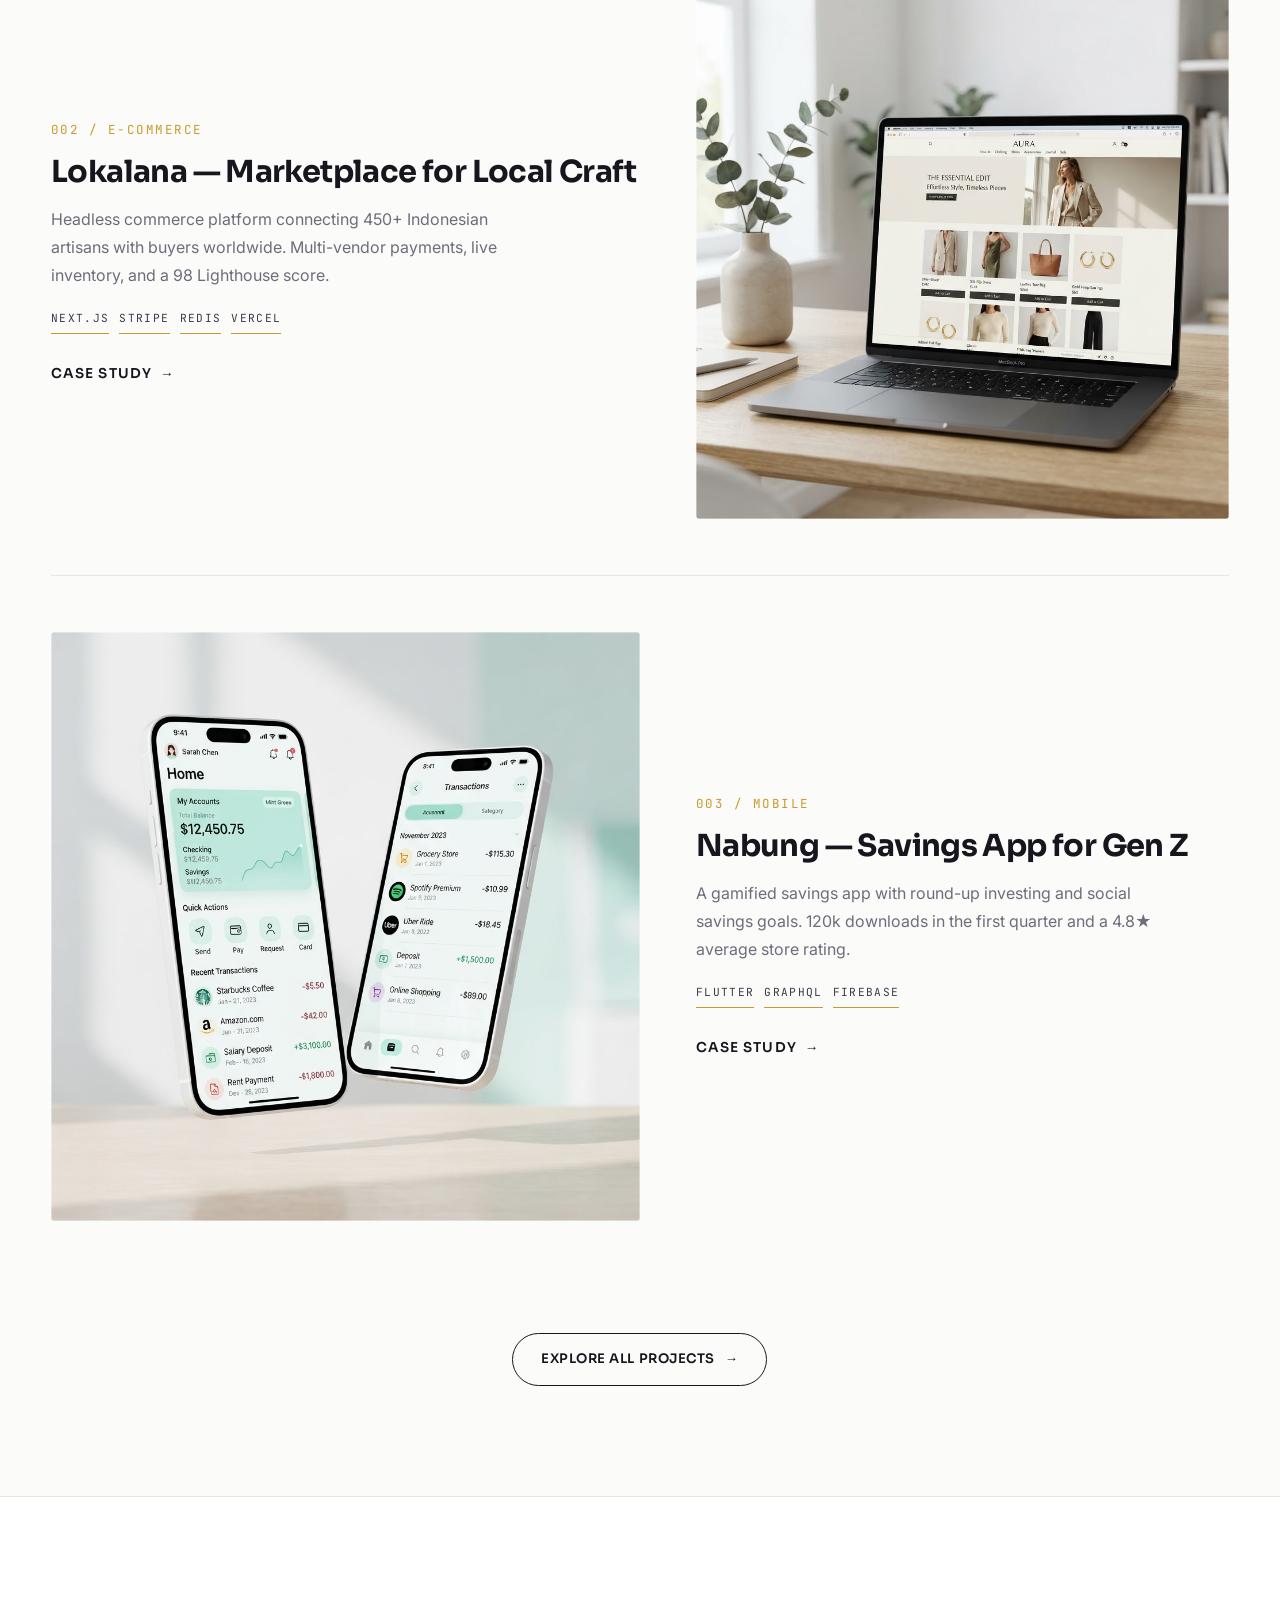
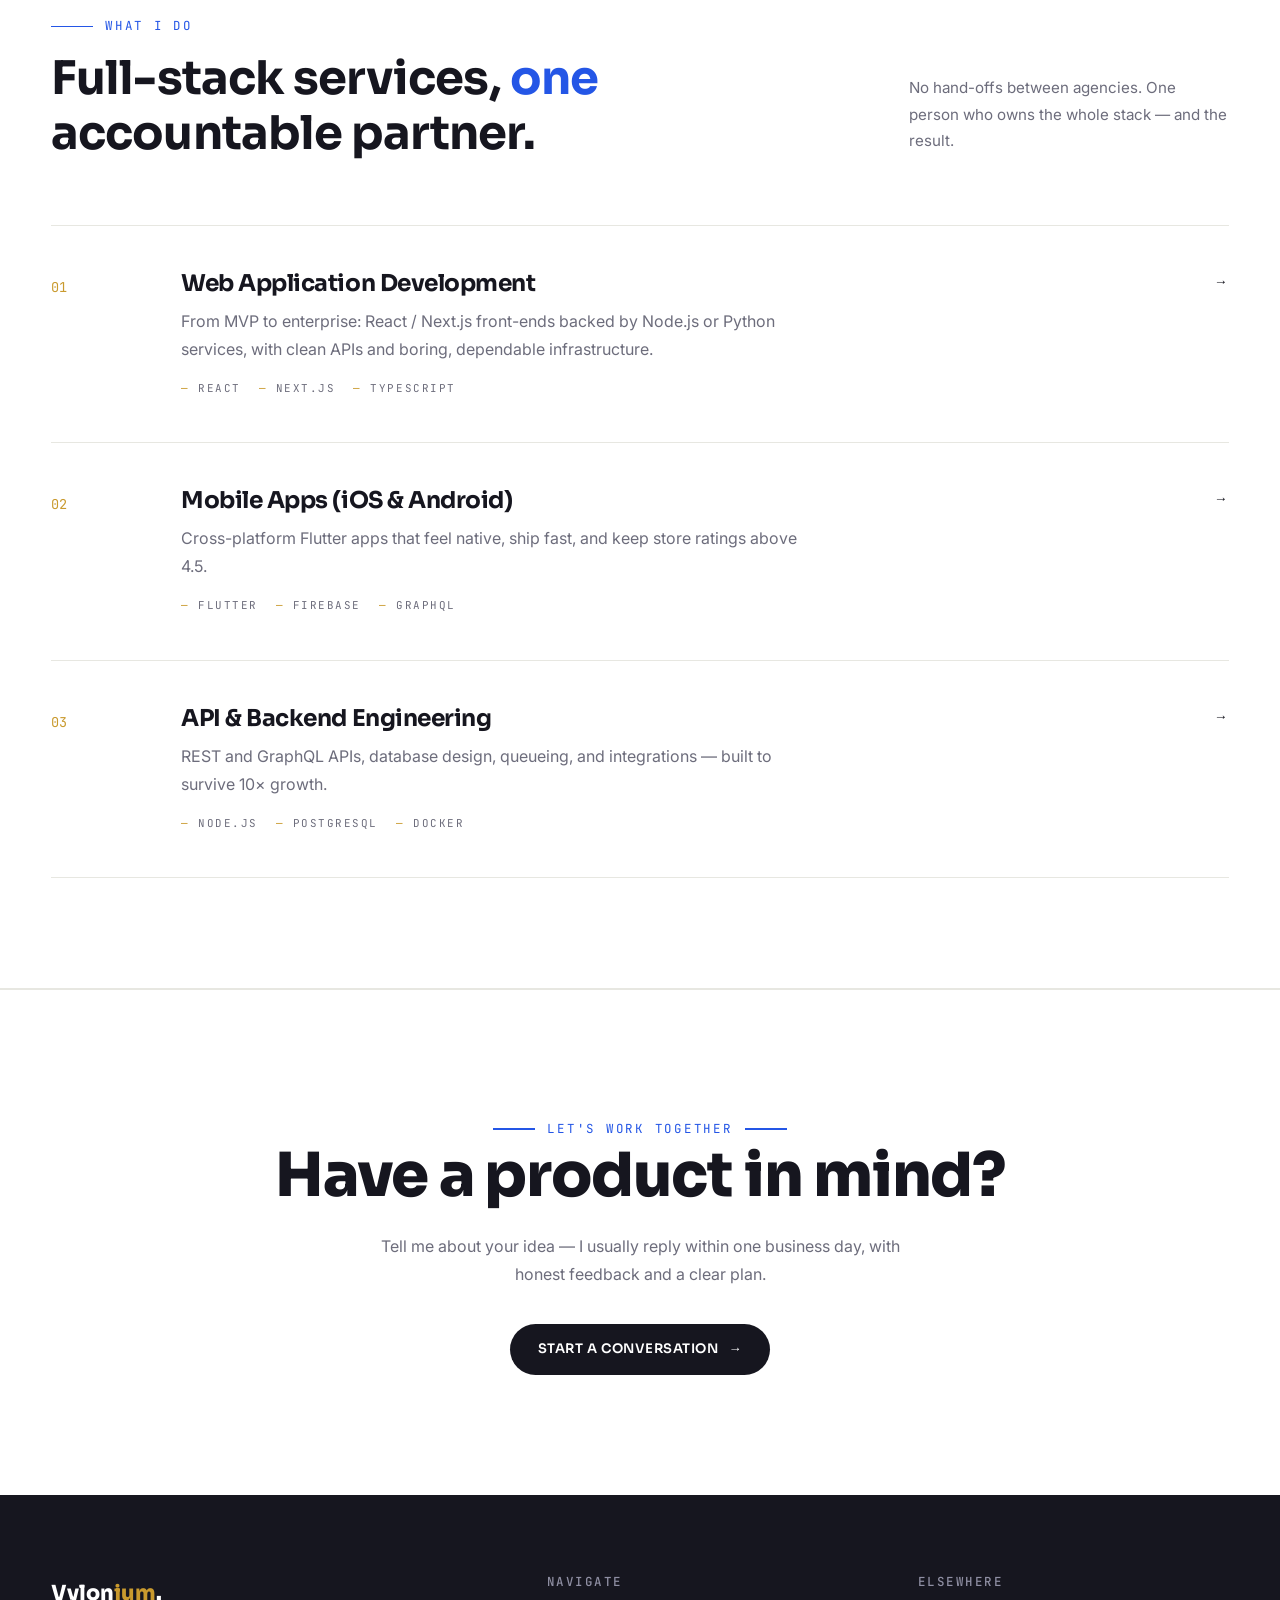
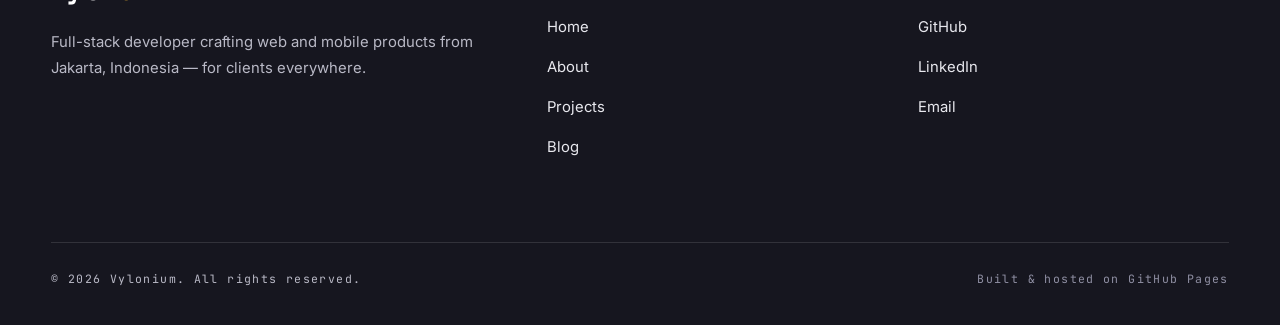
==== commit 53be93cf: "feat: rebrand portfolio name to Vylonium" ====
--- a/index.html
+++ b/index.html
@@ -3,24 +3,24 @@
 <head>
   <meta charset="UTF-8">
   <meta name="viewport" content="width=device-width, initial-scale=1.0">
-  <title>Akhmad Rifai — Full-Stack Developer & Digital Craftsman</title>
-  <meta name="description" content="Portfolio of Akhmad Rifai — full-stack developer building fast, scalable and beautiful web & mobile products. Based in Jakarta, Indonesia.">
-  <meta name="author" content="Akhmad Rifai">
-  <meta property="og:title" content="Akhmad Rifai — Full-Stack Developer">
+  <title>Vylonium — Full-Stack Developer & Digital Craftsman</title>
+  <meta name="description" content="Portfolio of Vylonium — full-stack developer building fast, scalable and beautiful web & mobile products. Based in Jakarta, Indonesia.">
+  <meta name="author" content="Vylonium">
+  <meta property="og:title" content="Vylonium — Full-Stack Developer">
   <meta property="og:description" content="Fast, scalable and beautiful web & mobile products.">
   <meta property="og:type" content="website">
-  <link rel="icon" href="data:image/svg+xml,<svg xmlns='http://www.w3.org/2000/svg' viewBox='0 0 100 100'><rect width='100' height='100' rx='18' fill='%2316161f'/><text x='50' y='68' font-size='52' font-family='Arial' font-weight='bold' fill='%23c99a2e' text-anchor='middle'>AR</text></svg>">
+  <link rel="icon" href="data:image/svg+xml,<svg xmlns='http://www.w3.org/2000/svg' viewBox='0 0 100 100'><rect width='100' height='100' rx='18' fill='%2316161f'/><text x='50' y='68' font-size='52' font-family='Arial' font-weight='bold' fill='%23c99a2e' text-anchor='middle'>V</text></svg>">
   <link rel="stylesheet" href="assets/css/style.css">
 </head>
 <body class="loading">
 
-  <div class="preloader"><div class="preloader-word">Akhmad Rifai</div></div>
+  <div class="preloader"><div class="preloader-word">Vylonium</div></div>
   <div class="scroll-progress"></div>
 
   <!-- HEADER -->
   <header class="site-header">
     <div class="container header-inner">
-      <a href="index.html" class="logo">Akhmad<em>Rifai</em><span class="dot">.</span></a>
+      <a href="index.html" class="logo">Vylon<em>ium</em><span class="dot">.</span></a>
       <nav class="nav">
         <a href="index.html" class="active">Home</a>
         <a href="about.html">About</a>
@@ -58,14 +58,14 @@
             <span class="line">simply work.</span>
           </h1>
           <div class="typing-wrap"><span class="typed" data-words='["Full-Stack Developer","React &amp; Node Specialist","UI Engineering Enthusiast","Open Source Contributor"]'></span><span class="cursor"></span></div>
-          <p class="hero-lead">I'm Akhmad Rifai, a full-stack developer from Jakarta. I design and engineer web platforms, APIs and mobile apps end-to-end — from the first wireframe to production deployment.</p>
+          <p class="hero-lead">I'm Vylonium, a full-stack developer from Jakarta. I design and engineer web platforms, APIs and mobile apps end-to-end — from the first wireframe to production deployment.</p>
           <div class="hero-cta">
             <a href="projects.html" class="btn btn-primary">View Projects <span class="arrow">→</span></a>
             <a href="contact.html" class="btn btn-outline">Get in Touch</a>
           </div>
         </div>
         <div class="hero-visual" data-reveal="right">
-          <div class="hero-photo"><img src="assets/img/workspace.jpg" alt="Akhmad Rifai's workspace"></div>
+          <div class="hero-photo"><img src="assets/img/workspace.jpg" alt="Vylonium's workspace"></div>
           <div class="hero-badge">Currently available for freelance — <strong>Q4 2026</strong></div>
         </div>
       </div>
@@ -112,12 +112,12 @@
           <div class="intro-text">
             <p>I started writing my first lines of code in 2019 and never stopped. Today I help startups and companies turn rough ideas into production-grade products — thinking in systems, shipping in iterations.</p>
             <p>My sweet spot is the <strong>full stack</strong>: pixel-perfect front-ends, resilient back-ends, and the DevOps glue that keeps everything running while the team sleeps.</p>
-            <p class="signature">— Akhmad Rifai, Jakarta 🇮🇩</p>
+            <p class="signature">— Vylonium, Jakarta 🇮🇩</p>
           </div>
           <a href="about.html" class="text-link" style="margin-top:24px;">More about my journey <span class="arrow">→</span></a>
         </div>
         <div class="quote" data-reveal="right">
-          <blockquote>"Akhmad rebuilt our entire platform in three months. Page loads dropped from 4 seconds to under one, and conversions went up 34%. He is the rare engineer who genuinely cares about business outcomes."</blockquote>
+          <blockquote>"Vylonium rebuilt our entire platform in three months. Page loads dropped from 4 seconds to under one, and conversions went up 34%. He is the rare engineer who genuinely cares about business outcomes."</blockquote>
           <div class="who"><strong>Daniel Pratama</strong> — CEO, TokoKilat</div>
         </div>
       </div>
@@ -231,7 +231,7 @@
     <div class="container">
       <div class="footer-grid">
         <div>
-          <div class="footer-brand">Akhmad<span style="color:var(--gold);">Rifai</span>.</div>
+          <div class="footer-brand">Vylon<span style="color:var(--gold);">ium</span>.</div>
           <p>Full-stack developer crafting web and mobile products from Jakarta, Indonesia — for clients everywhere.</p>
         </div>
         <div class="footer-col">
@@ -246,15 +246,15 @@
         <div class="footer-col">
           <h4>Elsewhere</h4>
           <ul>
-            <li><a href="https://github.com/" target="_blank" rel="noopener">GitHub</a></li>
+            <li><a href="https://github.com/muzawwied" target="_blank" rel="noopener">GitHub</a></li>
             <li><a href="https://linkedin.com/" target="_blank" rel="noopener">LinkedIn</a></li>
-            <li><a href="mailto:hello@akhmadrifai.dev">Email</a></li>
+            <li><a href="mailto:hello@vylonium.dev">Email</a></li>
           </ul>
         </div>
       </div>
       <div class="footer-bottom">
-        <span>© <span data-year>2026</span> Akhmad Rifai. All rights reserved.</span>
-        <span><a href="https://github.com/" target="_blank" rel="noopener">Built & hosted on GitHub Pages</a></span>
+        <span>© <span data-year>2026</span> Vylonium. All rights reserved.</span>
+        <span><a href="https://github.com/muzawwied" target="_blank" rel="noopener">Built & hosted on GitHub Pages</a></span>
       </div>
     </div>
   </footer>
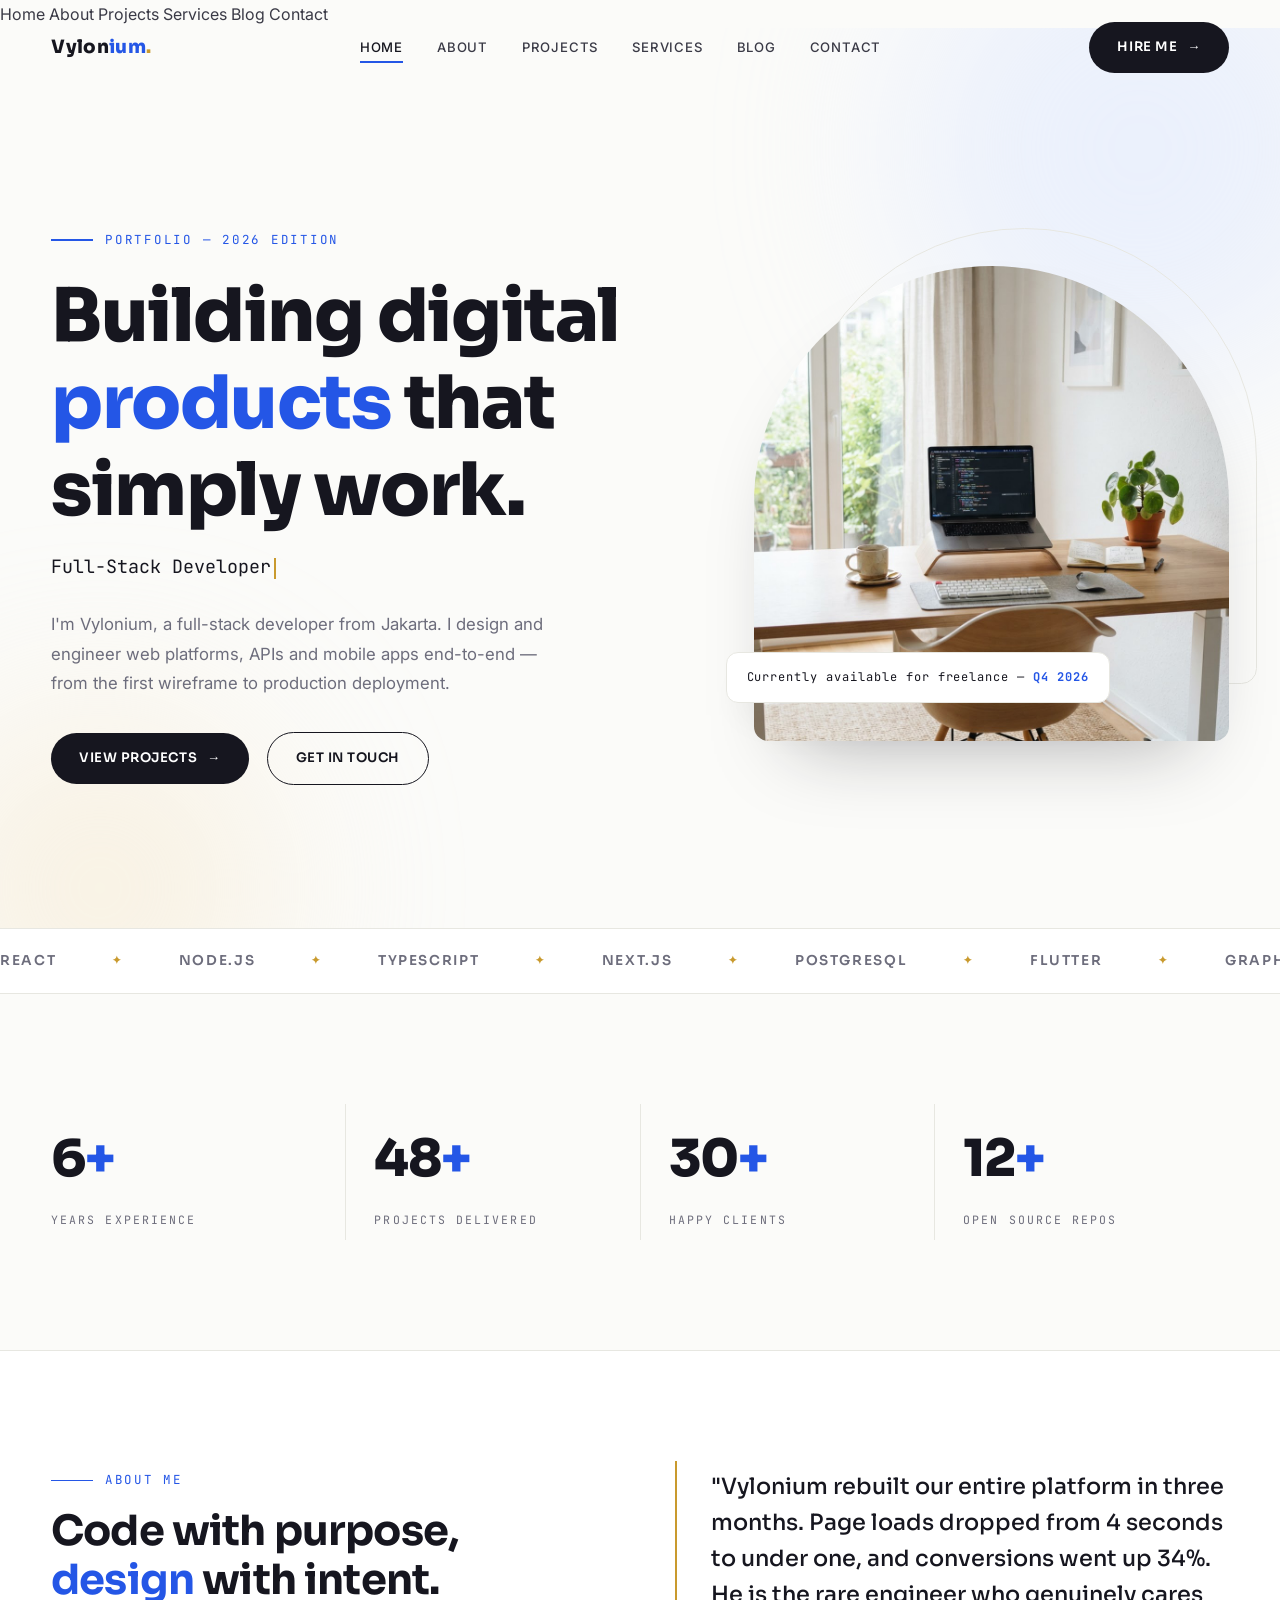
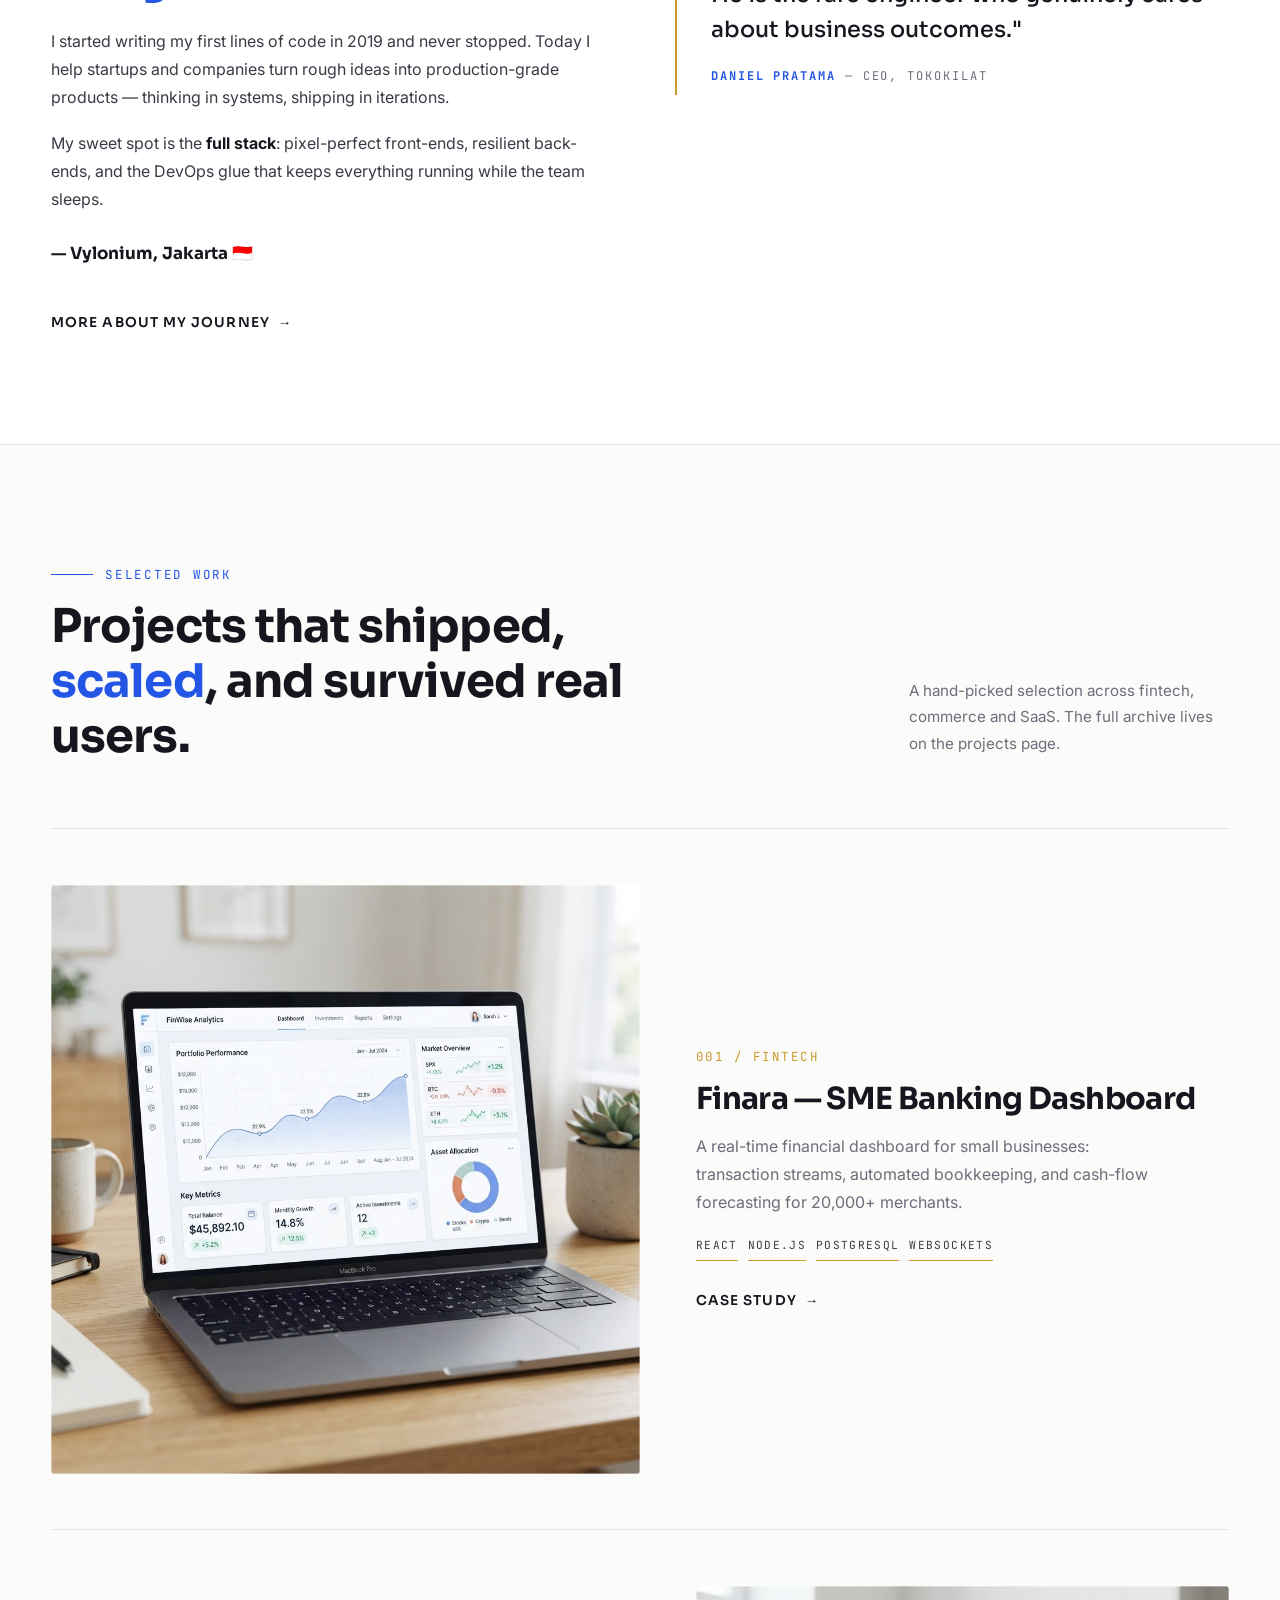
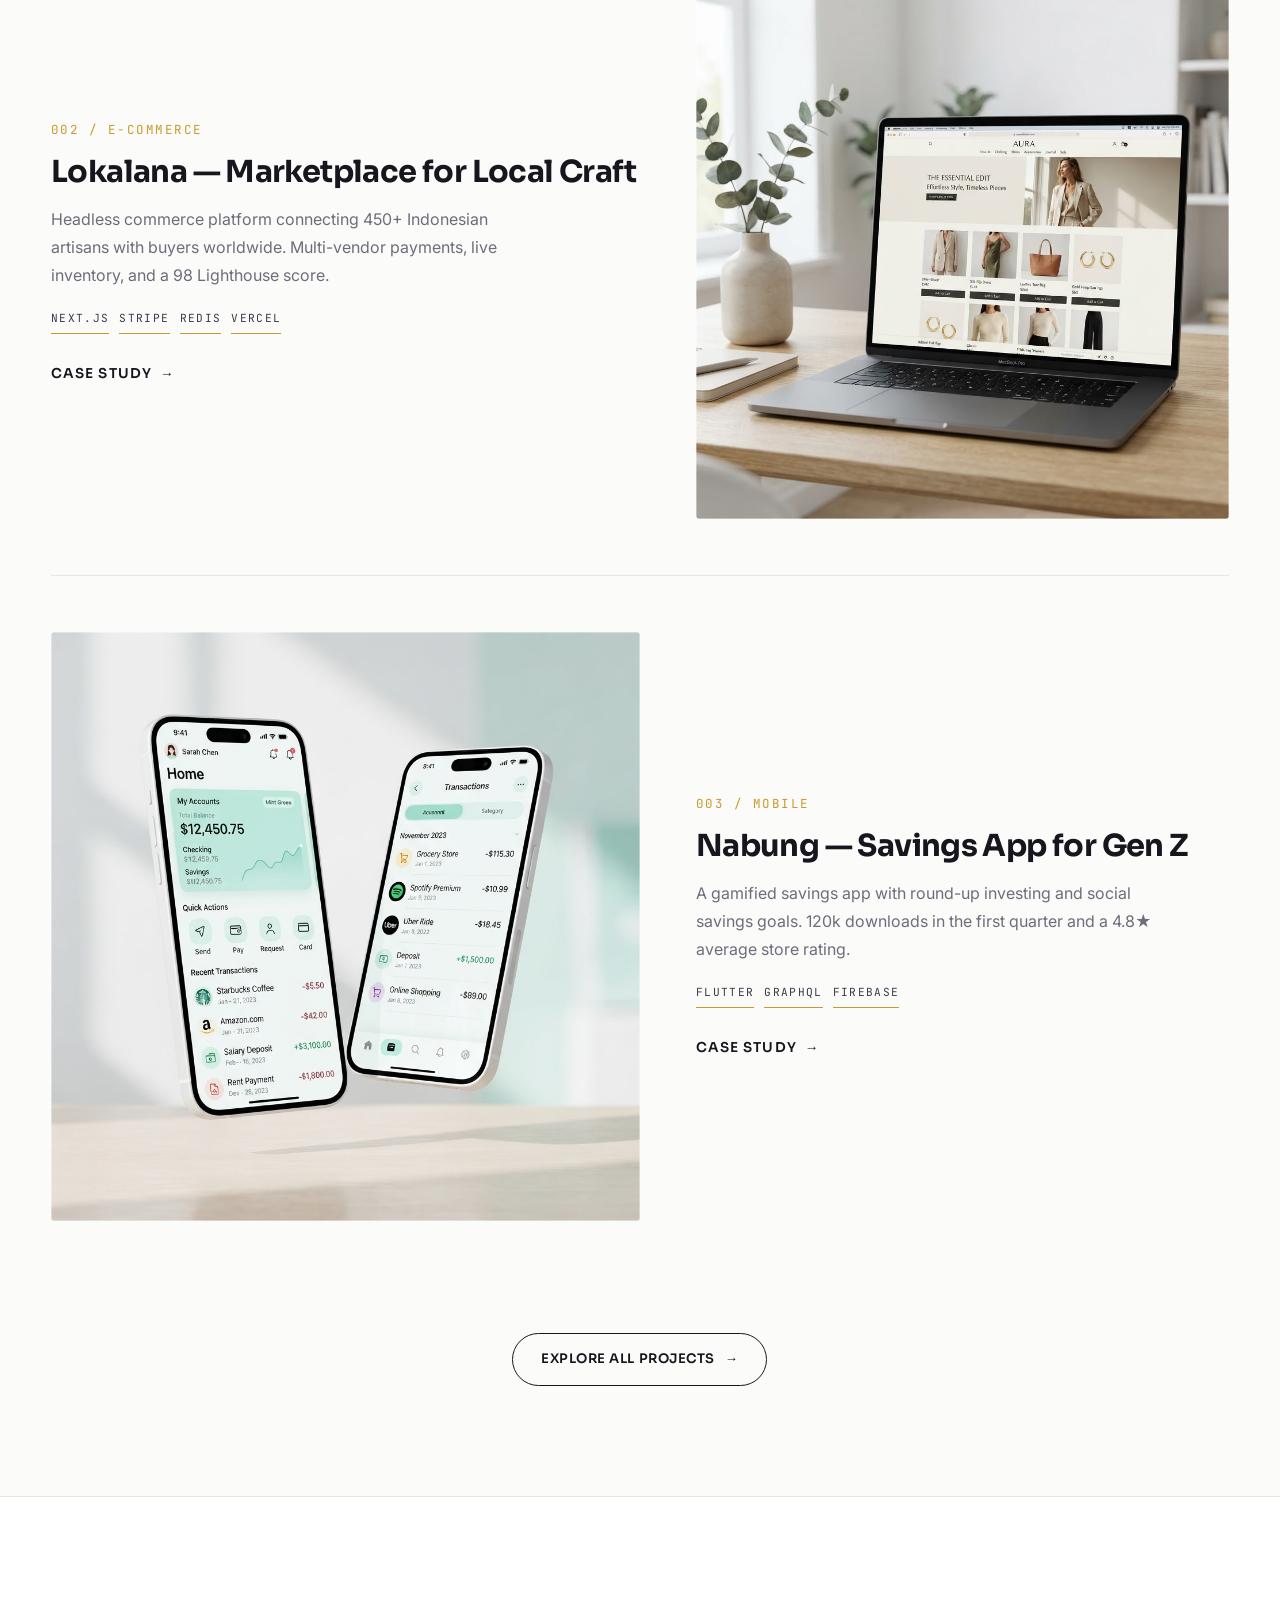
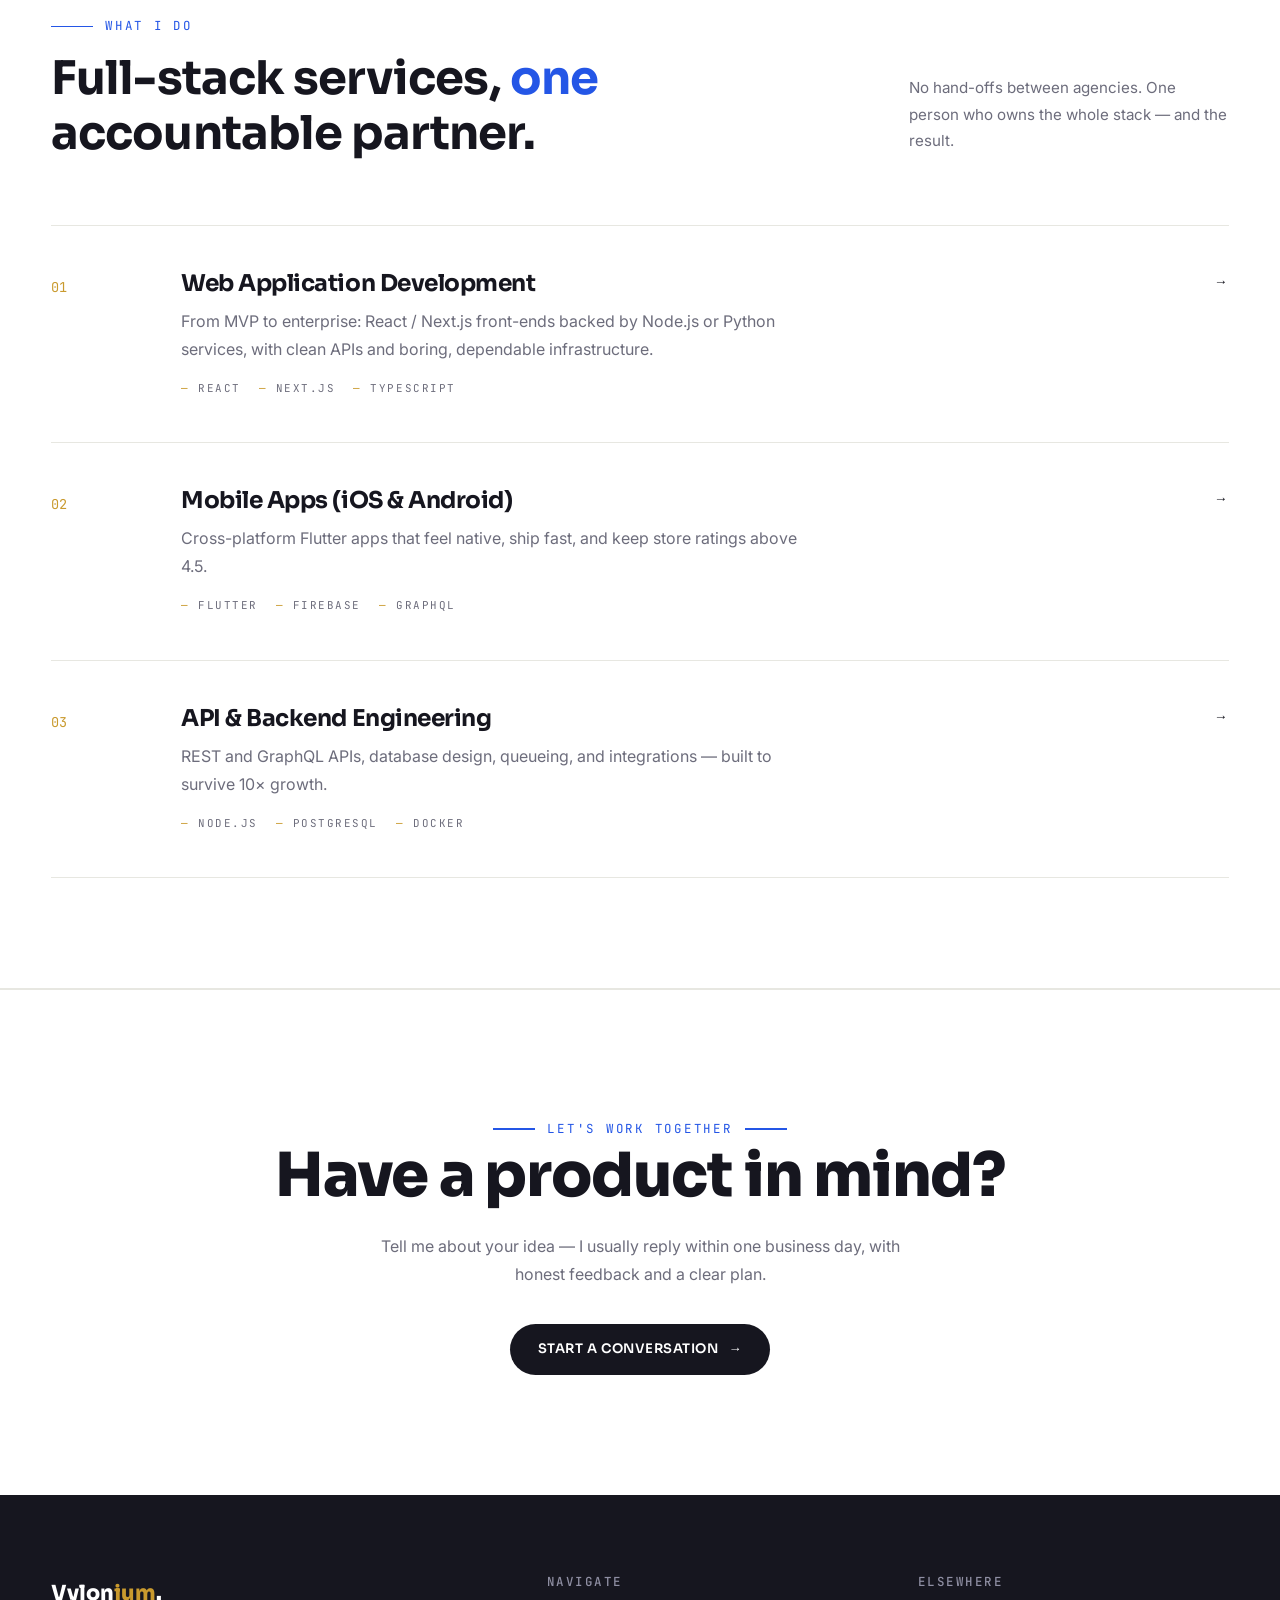
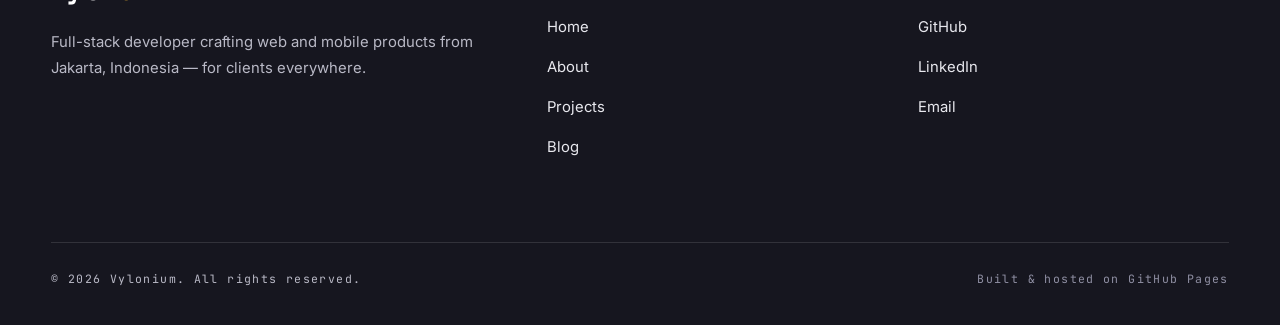
==== commit faa3f8ba: "fix: broken <nav> tag in index.html (was closed with </a> instead of </nav>) — caused layout shift o" ====
--- a/index.html
+++ b/index.html
@@ -28,7 +28,7 @@
         <a href="services.html">Services</a>
         <a href="blog.html">Blog</a>
         <a href="contact.html">Contact</a>
-      </a>
+      </nav>
       <a href="contact.html" class="btn btn-primary nav-cta">Hire Me <span class="arrow">→</span></a>
       <button class="menu-toggle" aria-label="Open menu"><span></span><span></span><span></span></button>
     </div>
--- a/assets/css/style.css
+++ b/assets/css/style.css
@@ -414,3 +414,37 @@
   *, *::before, *::after { animation-duration: .001s !important; transition-duration: .001s !important; }
   html { scroll-behavior: auto; }
 }
+
+/* ==========================================================================
+   MOBILE OVERFLOW SAFETY (fix: content poking beyond screen edge on phones)
+   ========================================================================== */
+html {
+  overflow-x: hidden;
+  -webkit-text-size-adjust: 100%;
+  text-size-adjust: 100%;
+}
+body { overflow-wrap: break-word; }
+
+/* svh = viewport that respects mobile browser bars (no cut-off heroes) */
+.hero { min-height: 100svh; }
+
+/* grid/flex children must be allowed to shrink (prevents wide-child overflow) */
+.hero-grid > *, .intro-grid > *, .contact-grid > *, .work-row > *,
+.service-row > *, .post-row > *, .info-row > *, .stats > *,
+.section-head > * { min-width: 0; }
+.work-info h3, .service-row h3, .post-row h3, .section-head h2 { overflow-wrap: break-word; }
+
+.marquee { max-width: 100%; }
+
+@media (max-width: 760px) {
+  .hero { min-height: 100svh; }
+  .hero-badge { left: 4%; font-size: .68rem; padding: 10px 14px; }
+  .hero-cta .btn { width: 100%; justify-content: center; }
+}
+
+@media (max-width: 420px) {
+  .stats { grid-template-columns: 1fr; gap: 26px 0; }
+  .stat { border-left: 0; padding-left: 0; }
+  .info-row { grid-template-columns: 1fr; gap: 6px; }
+  .filters button { padding: 8px 14px; }
+}
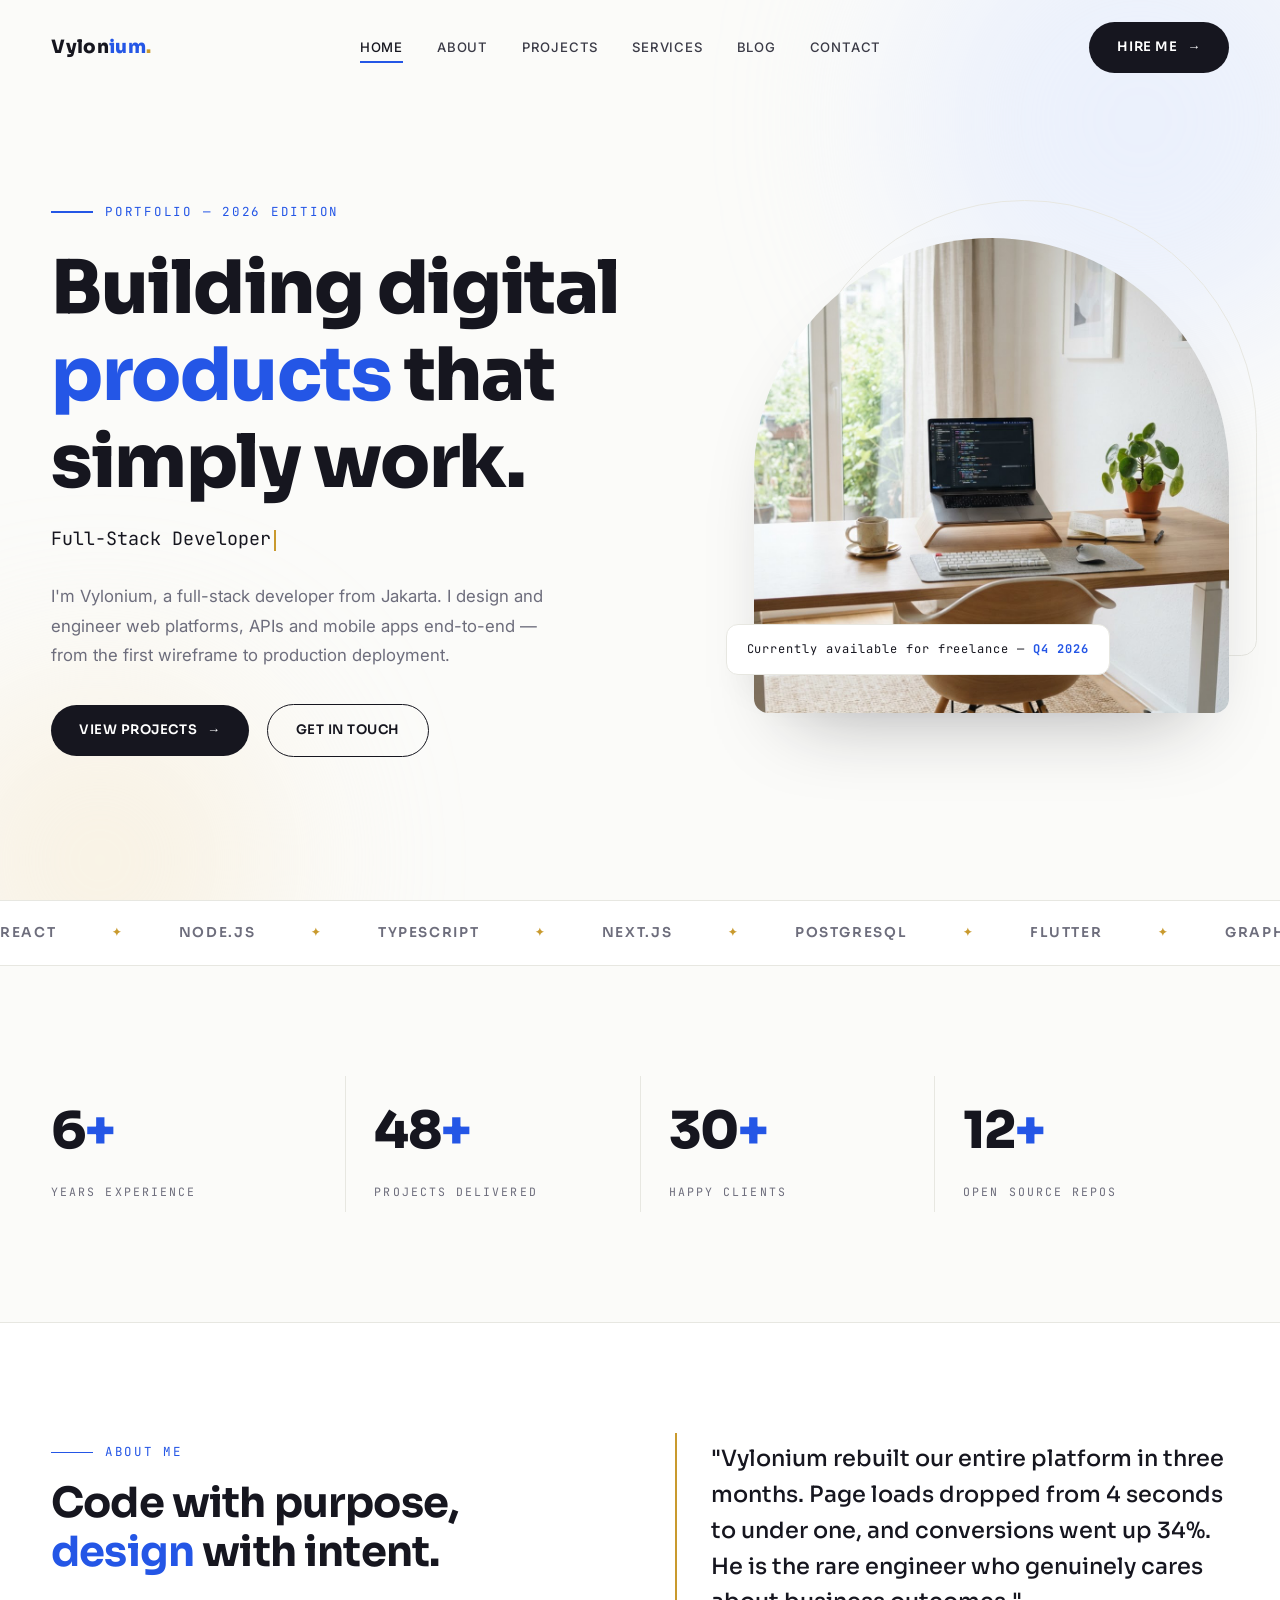
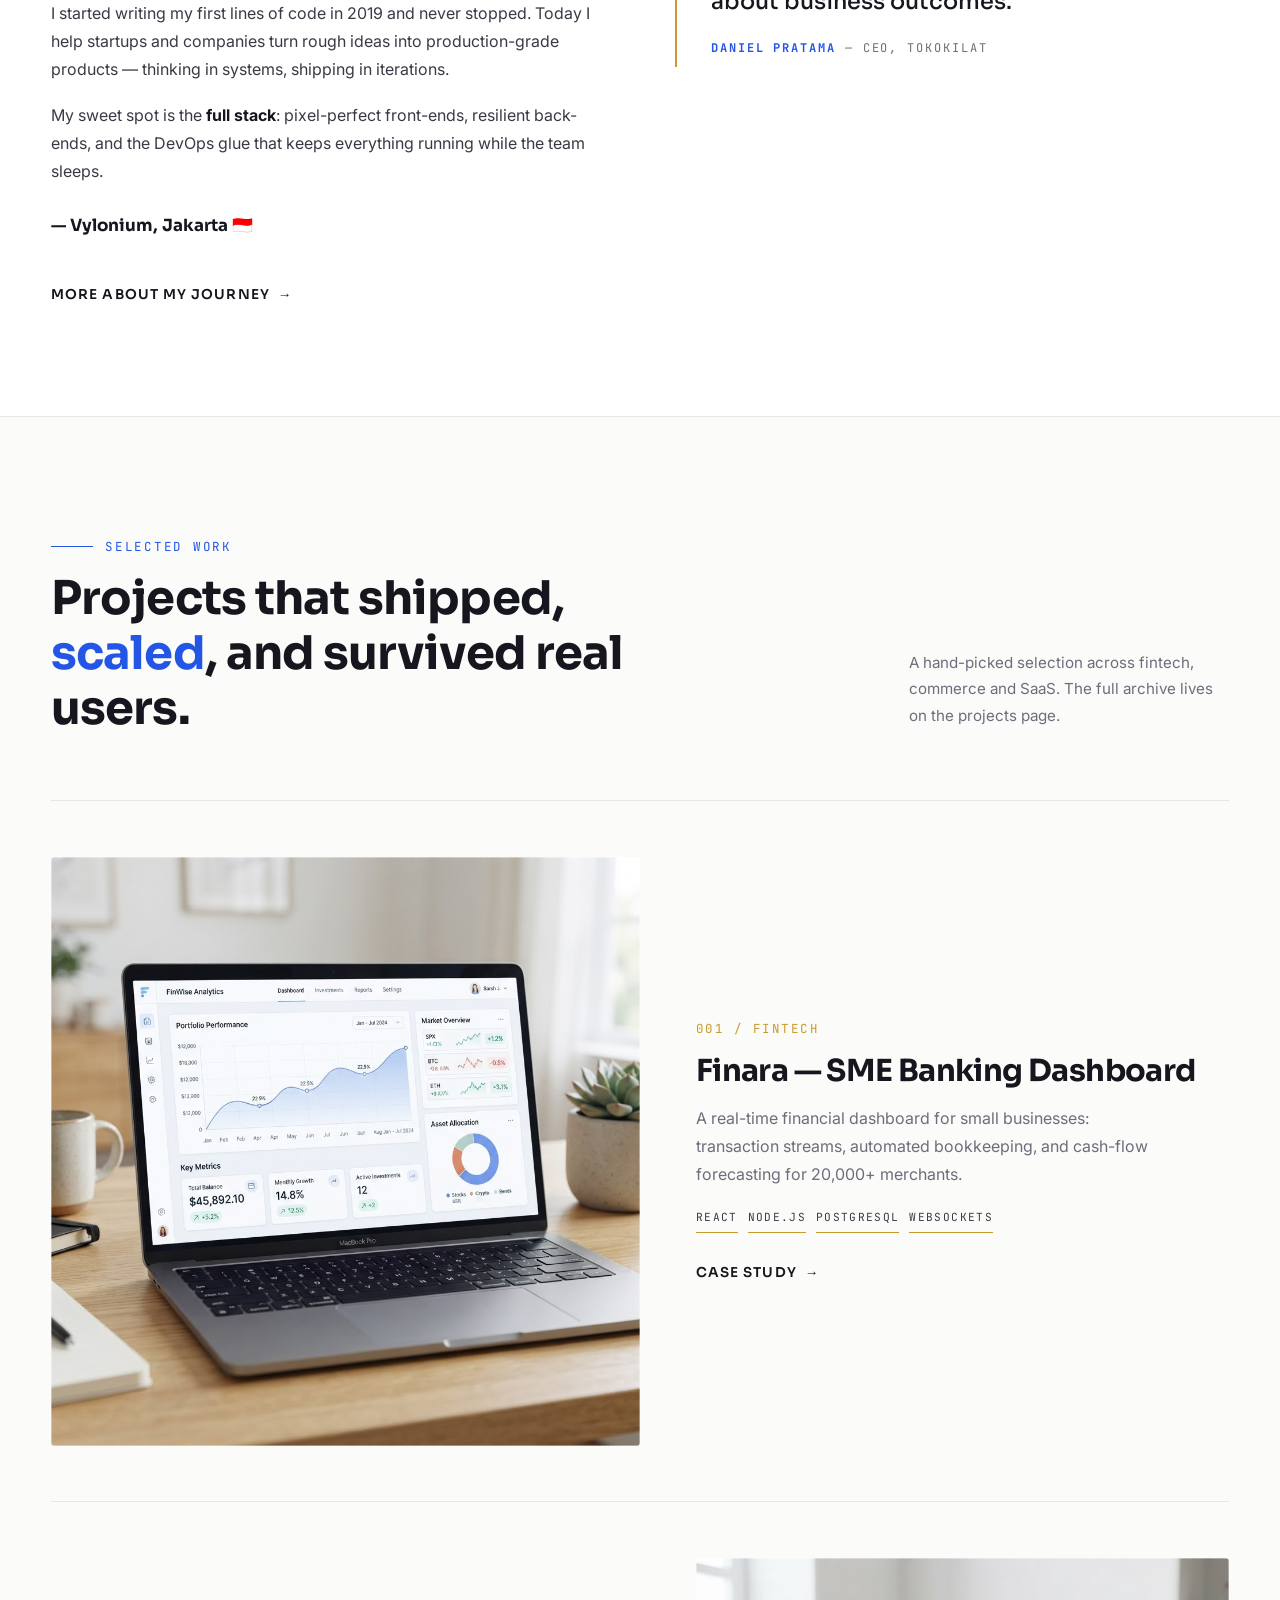
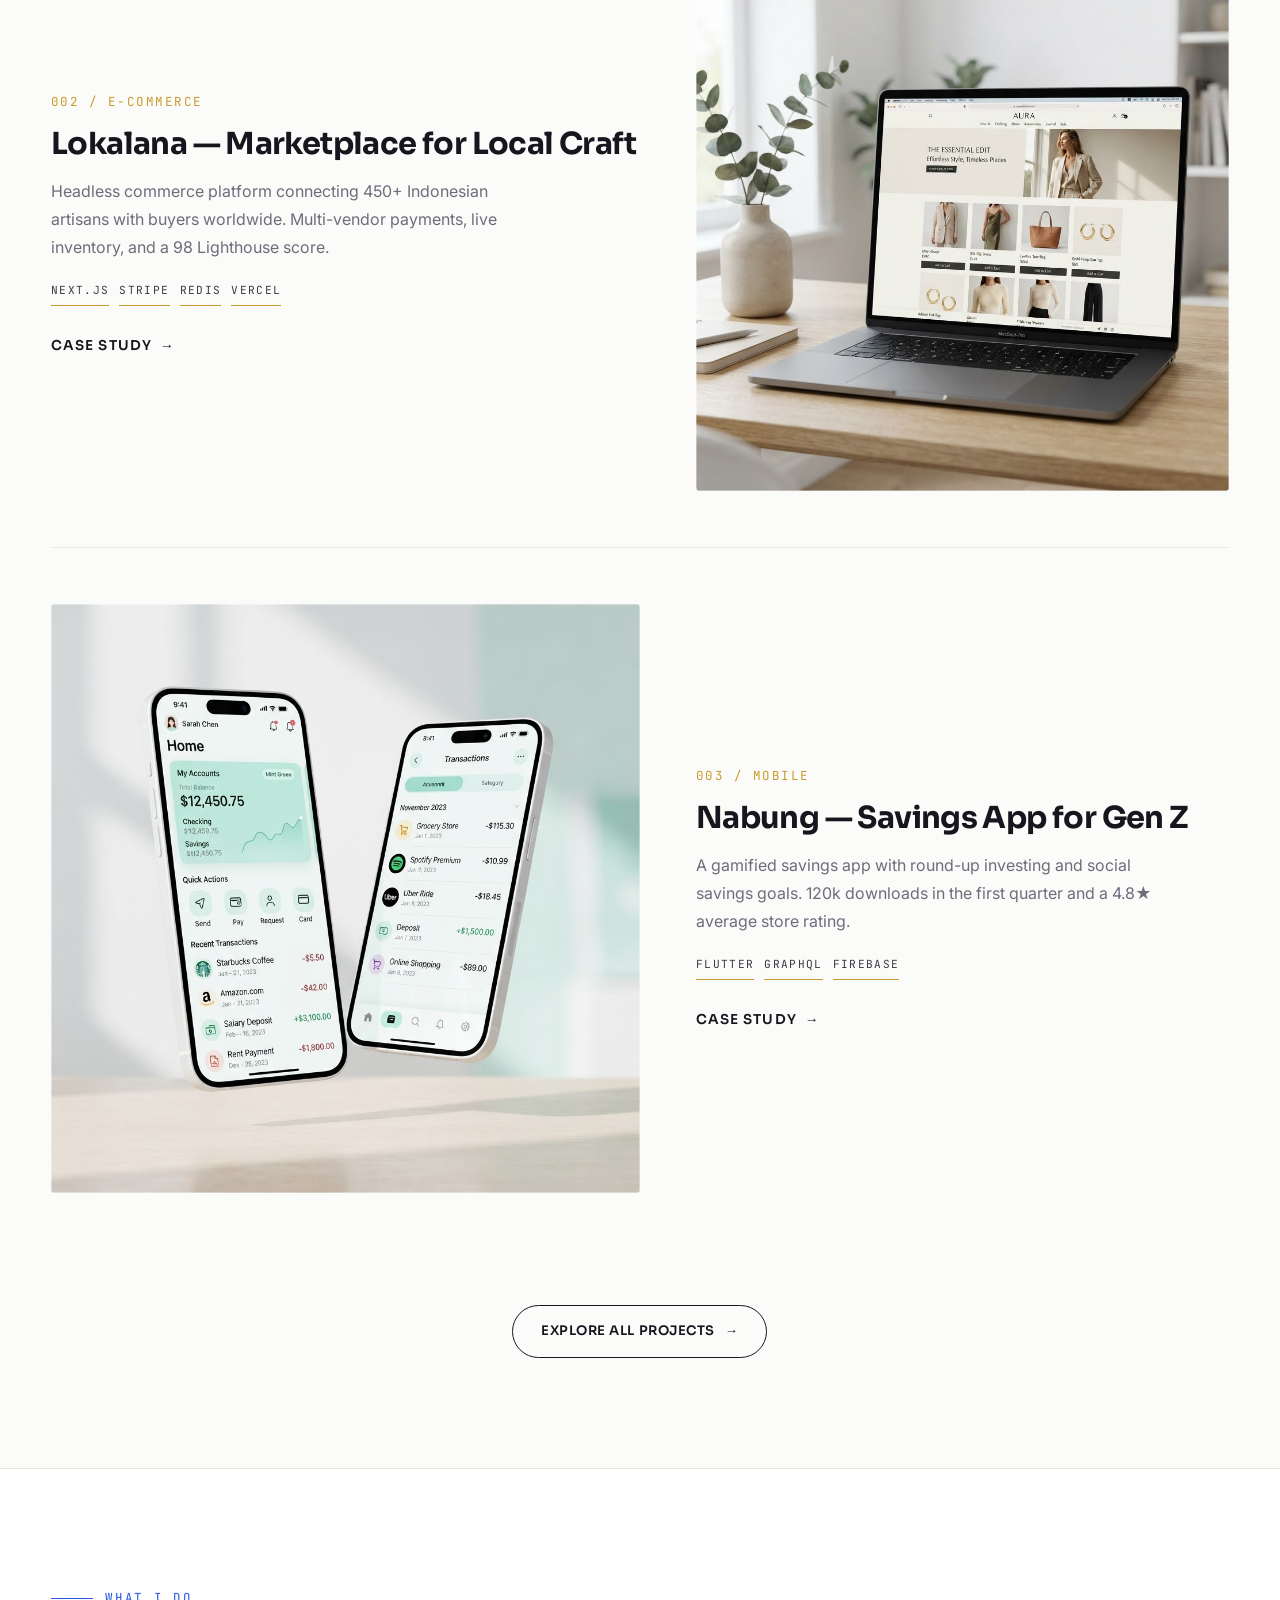
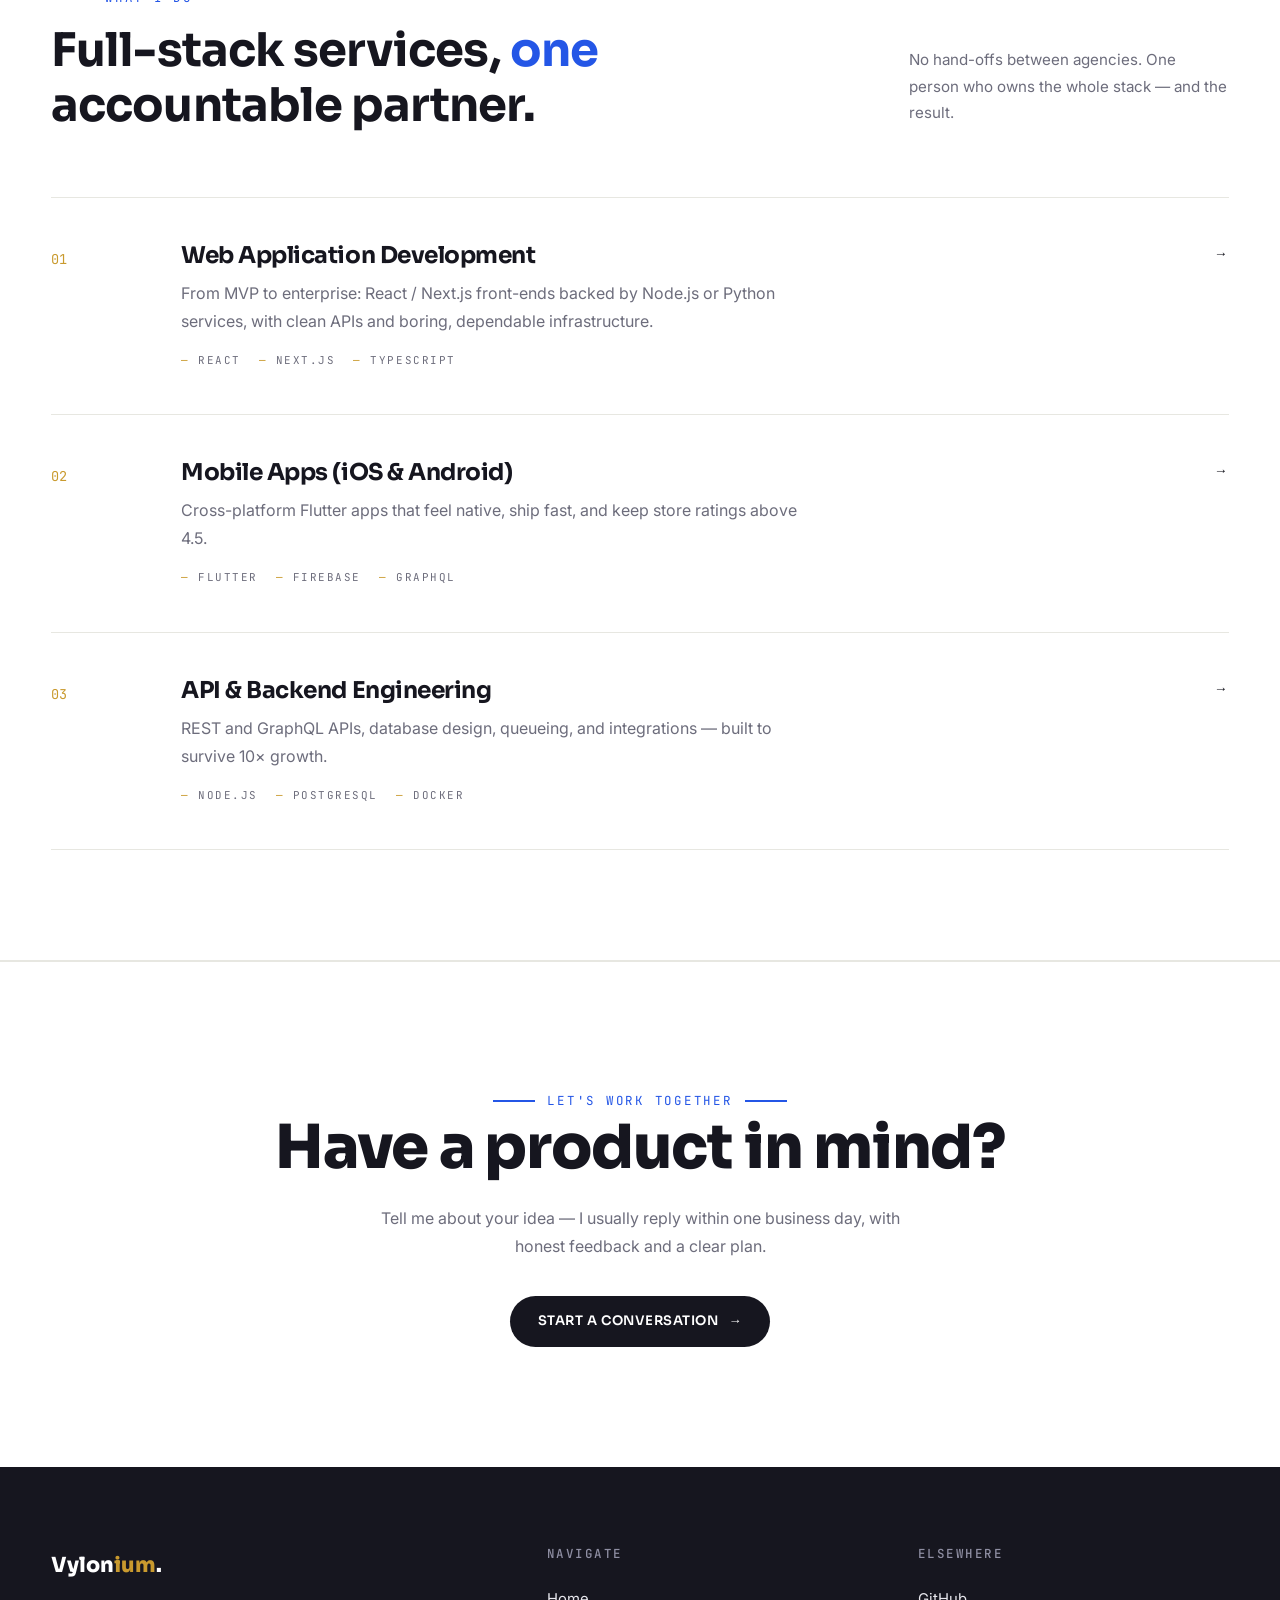
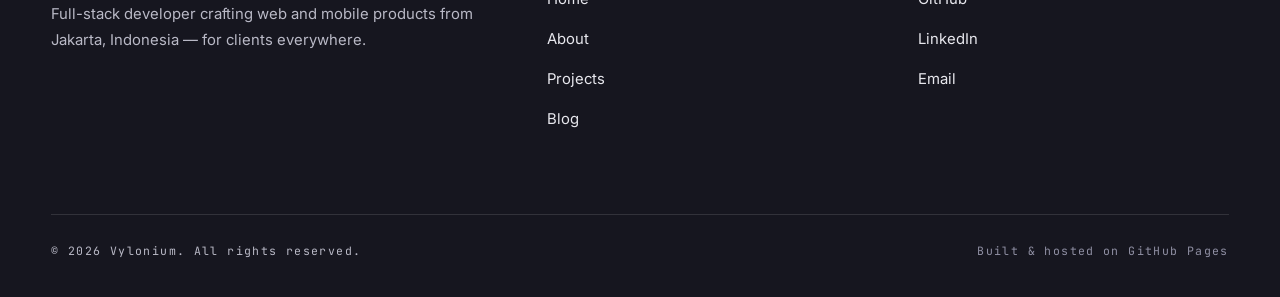
==== commit 13fa2827: "fix: add cache-busting query param to CSS/JS assets to prevent stale-cache mismatches after deploys" ====
--- a/index.html
+++ b/index.html
@@ -10,7 +10,7 @@
   <meta property="og:description" content="Fast, scalable and beautiful web & mobile products.">
   <meta property="og:type" content="website">
   <link rel="icon" href="data:image/svg+xml,<svg xmlns='http://www.w3.org/2000/svg' viewBox='0 0 100 100'><rect width='100' height='100' rx='18' fill='%2316161f'/><text x='50' y='68' font-size='52' font-family='Arial' font-weight='bold' fill='%23c99a2e' text-anchor='middle'>V</text></svg>">
-  <link rel="stylesheet" href="assets/css/style.css">
+  <link rel="stylesheet" href="assets/css/style.css?v=1788854708">
 </head>
 <body class="loading">
 
@@ -260,6 +260,6 @@
   </footer>
 
   <button class="to-top" aria-label="Back to top">↑</button>
-  <script src="assets/js/main.js"></script>
+  <script src="assets/js/main.js?v=1788854708"></script>
 </body>
 </html>
--- a/assets/css/style.css
+++ b/assets/css/style.css
@@ -130,6 +130,16 @@
 .menu-toggle.open span:nth-child(2) { opacity: 0; }
 .menu-toggle.open span:nth-child(3) { transform: translateY(-8px) rotate(-45deg); }
 
+/* Mobile drawer — hidden globally, shown only when open (never leaks as text on wide viewports) */
+.nav-drawer {
+  position: fixed; inset: 0; background: var(--bg); z-index: 1000;
+  display: flex; flex-direction: column; align-items: center; justify-content: center; gap: 30px;
+  opacity: 0; visibility: hidden; transition: opacity .45s var(--ease), visibility .45s;
+}
+.nav-drawer.open { opacity: 1; visibility: visible; }
+.nav-drawer a { font-family: var(--font-head); font-size: 1.6rem; font-weight: 700; color: var(--ink); }
+@media (min-width: 761px) { .nav-drawer { display: none; } }
+
 /* ---------- Hero ---------- */
 .hero { min-height: 100vh; display: flex; align-items: center; position: relative; padding: 140px 0 90px; overflow: hidden; }
 .hero-grid { display: grid; grid-template-columns: 1.15fr .85fr; gap: 60px; align-items: center; }
@@ -399,13 +409,6 @@
   .nav, .nav-cta { display: none; }
   .menu-toggle { display: flex; }
   .site-header.nav-open { background: var(--bg); box-shadow: 0 1px 0 var(--line); }
-  .nav-drawer {
-    position: fixed; inset: 0; background: var(--bg); z-index: 1000;
-    display: flex; flex-direction: column; align-items: center; justify-content: center; gap: 30px;
-    opacity: 0; visibility: hidden; transition: .45s var(--ease);
-  }
-  .nav-drawer.open { opacity: 1; visibility: visible; }
-  .nav-drawer a { font-family: var(--font-head); font-size: 1.6rem; font-weight: 700; color: var(--ink); }
   .section { padding: 80px 0; }
   .section-head { margin-bottom: 44px; }
 }
@@ -448,3 +451,13 @@
   .info-row { grid-template-columns: 1fr; gap: 6px; }
   .filters button { padding: 8px 14px; }
 }
+
+/* Tighten mobile hero spacing so the photo isn't buried far below the fold
+   (hero used forced min-height + generous gaps causing photo to require a big scroll) */
+@media (max-width: 760px) {
+  .hero { min-height: auto; padding: 118px 0 50px; }
+  .hero-grid { gap: 34px; }
+  .hero-lead { margin: 16px 0 26px; }
+  .hero h1 { margin: 14px 0 12px; }
+  .hero-visual { max-width: 340px; margin: 0 auto; }
+}
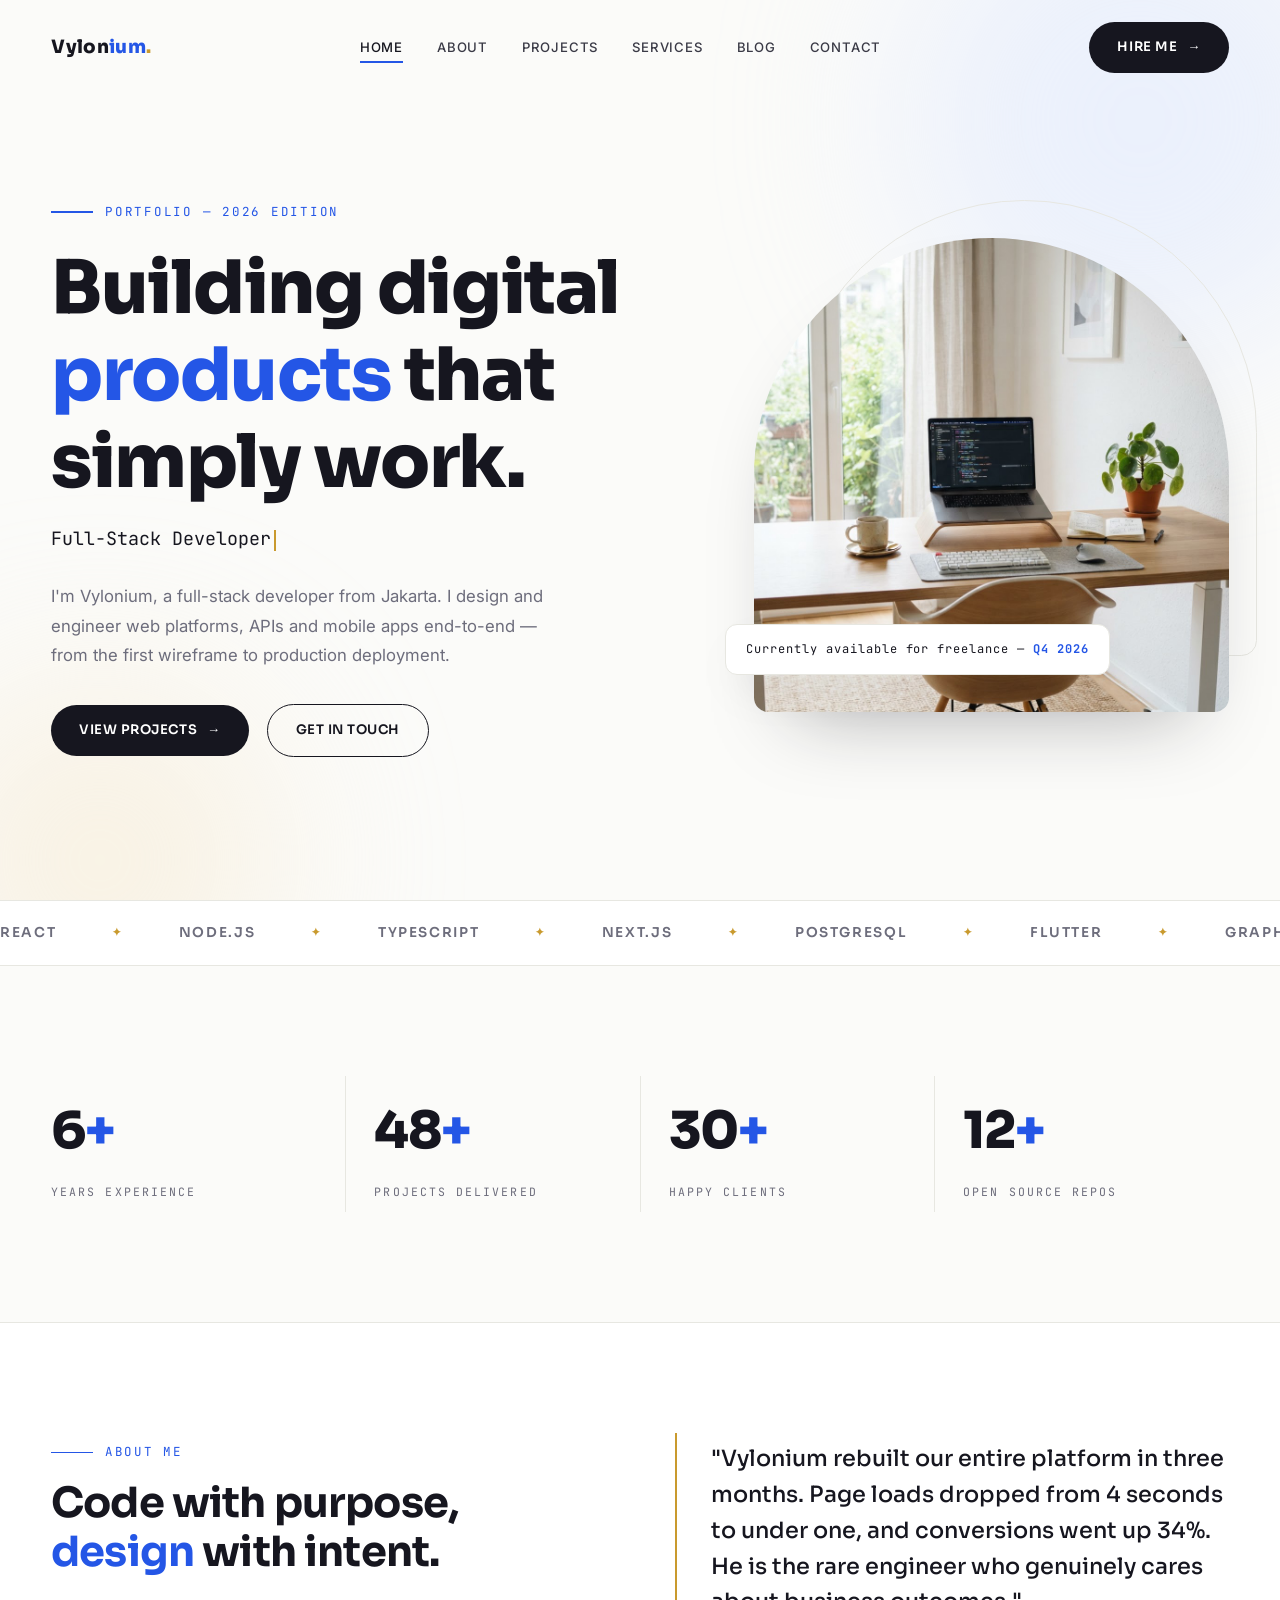
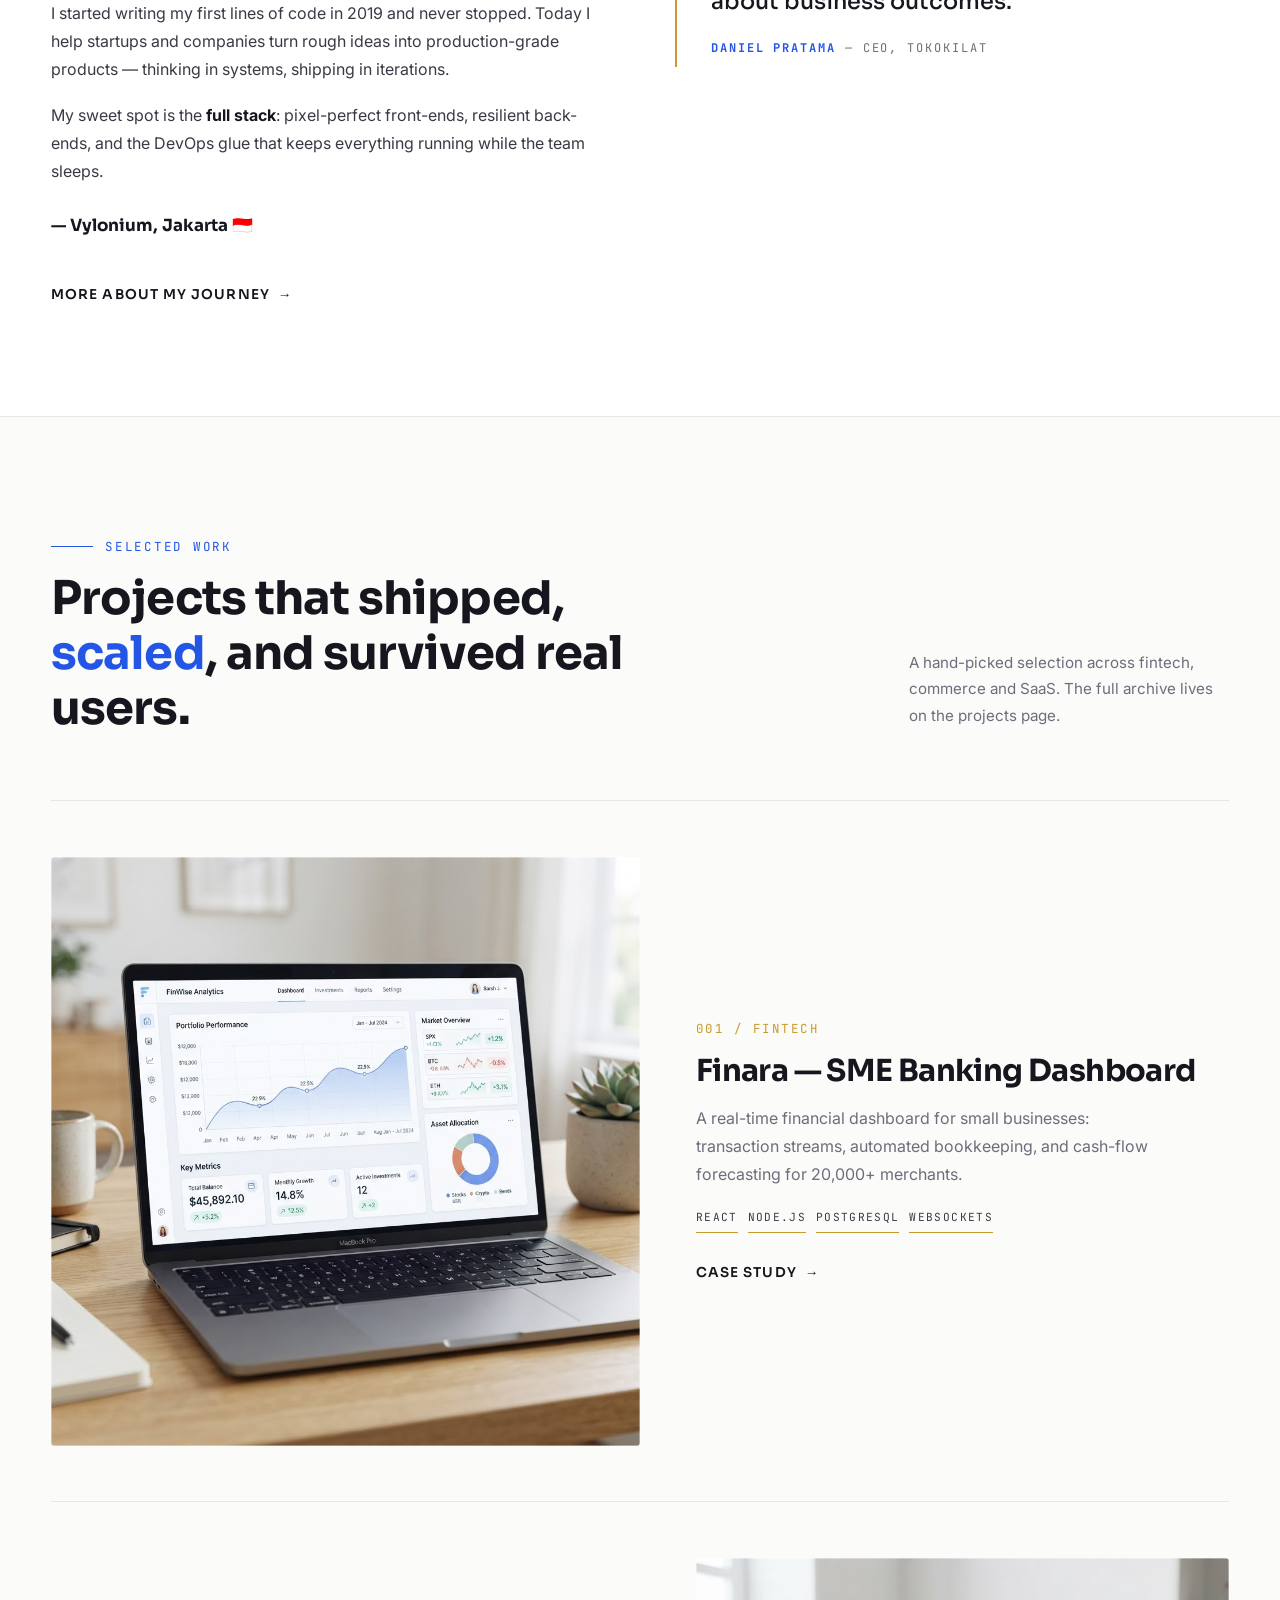
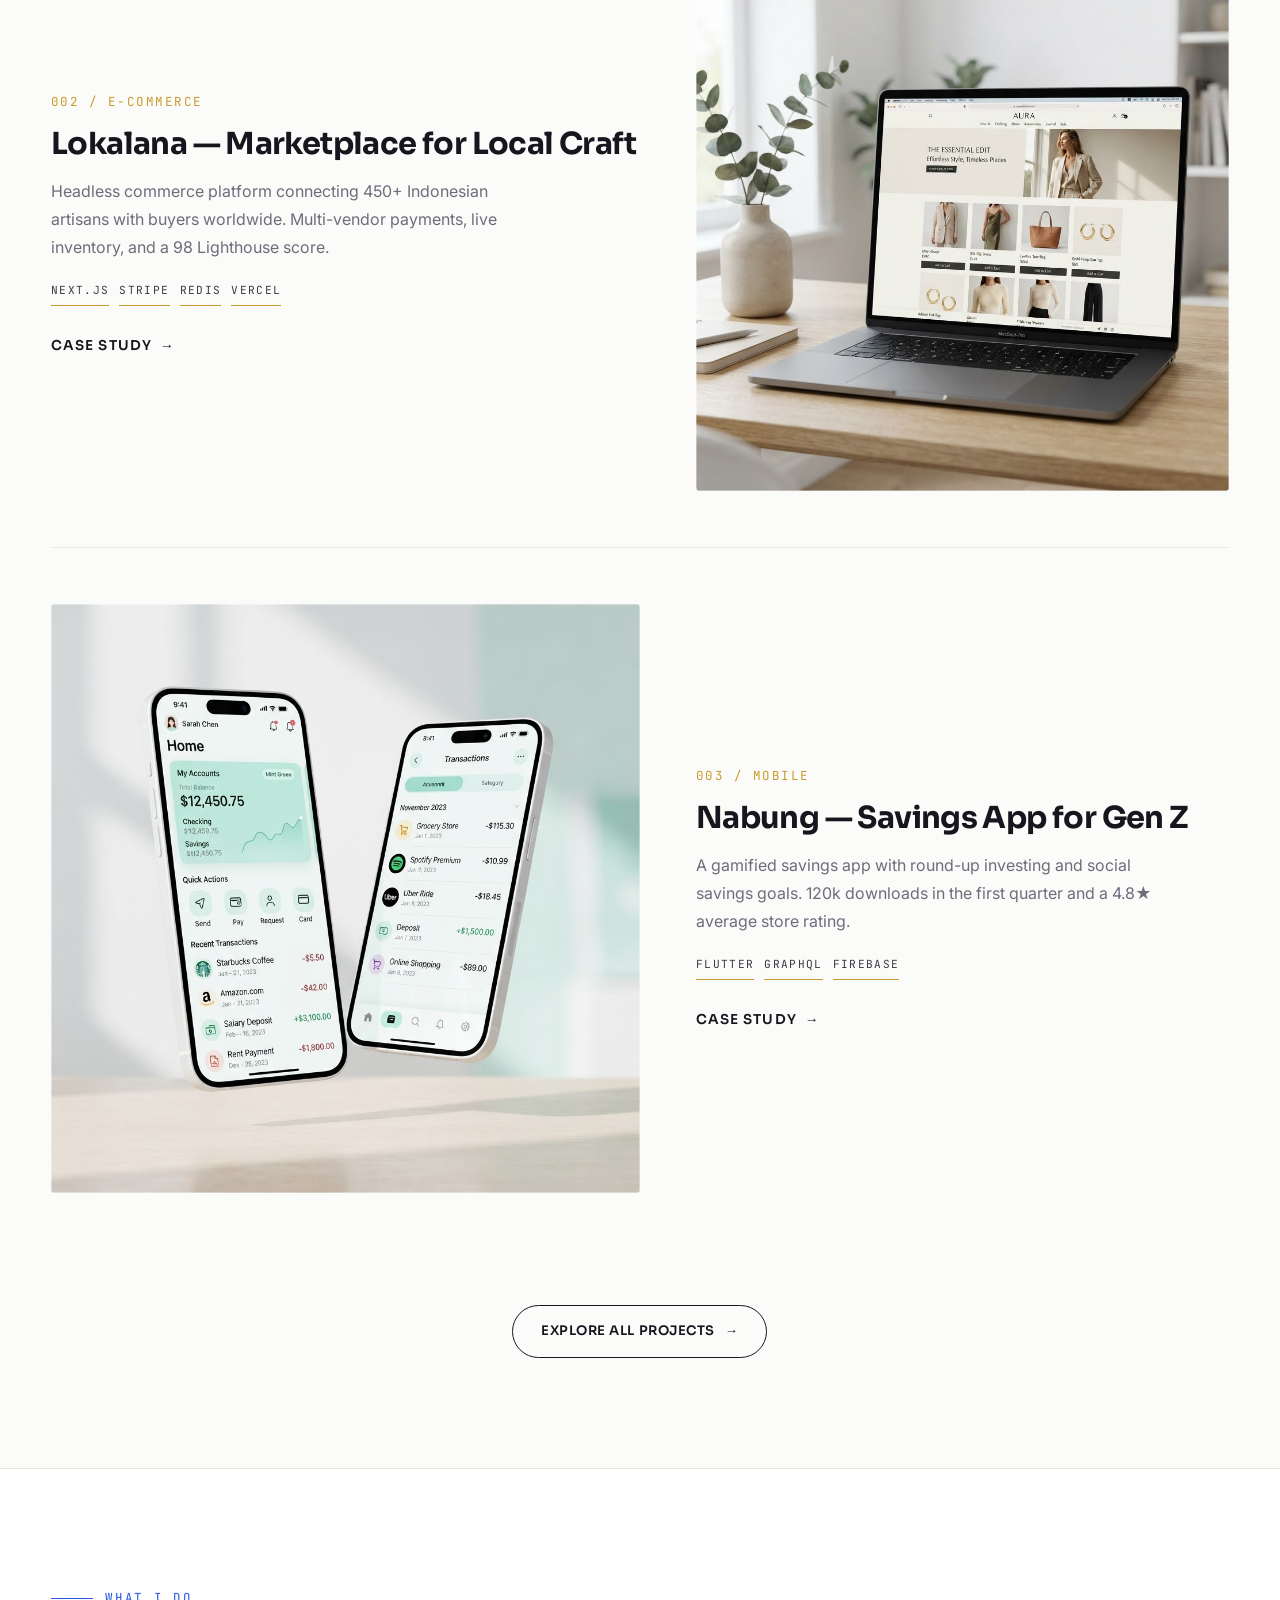
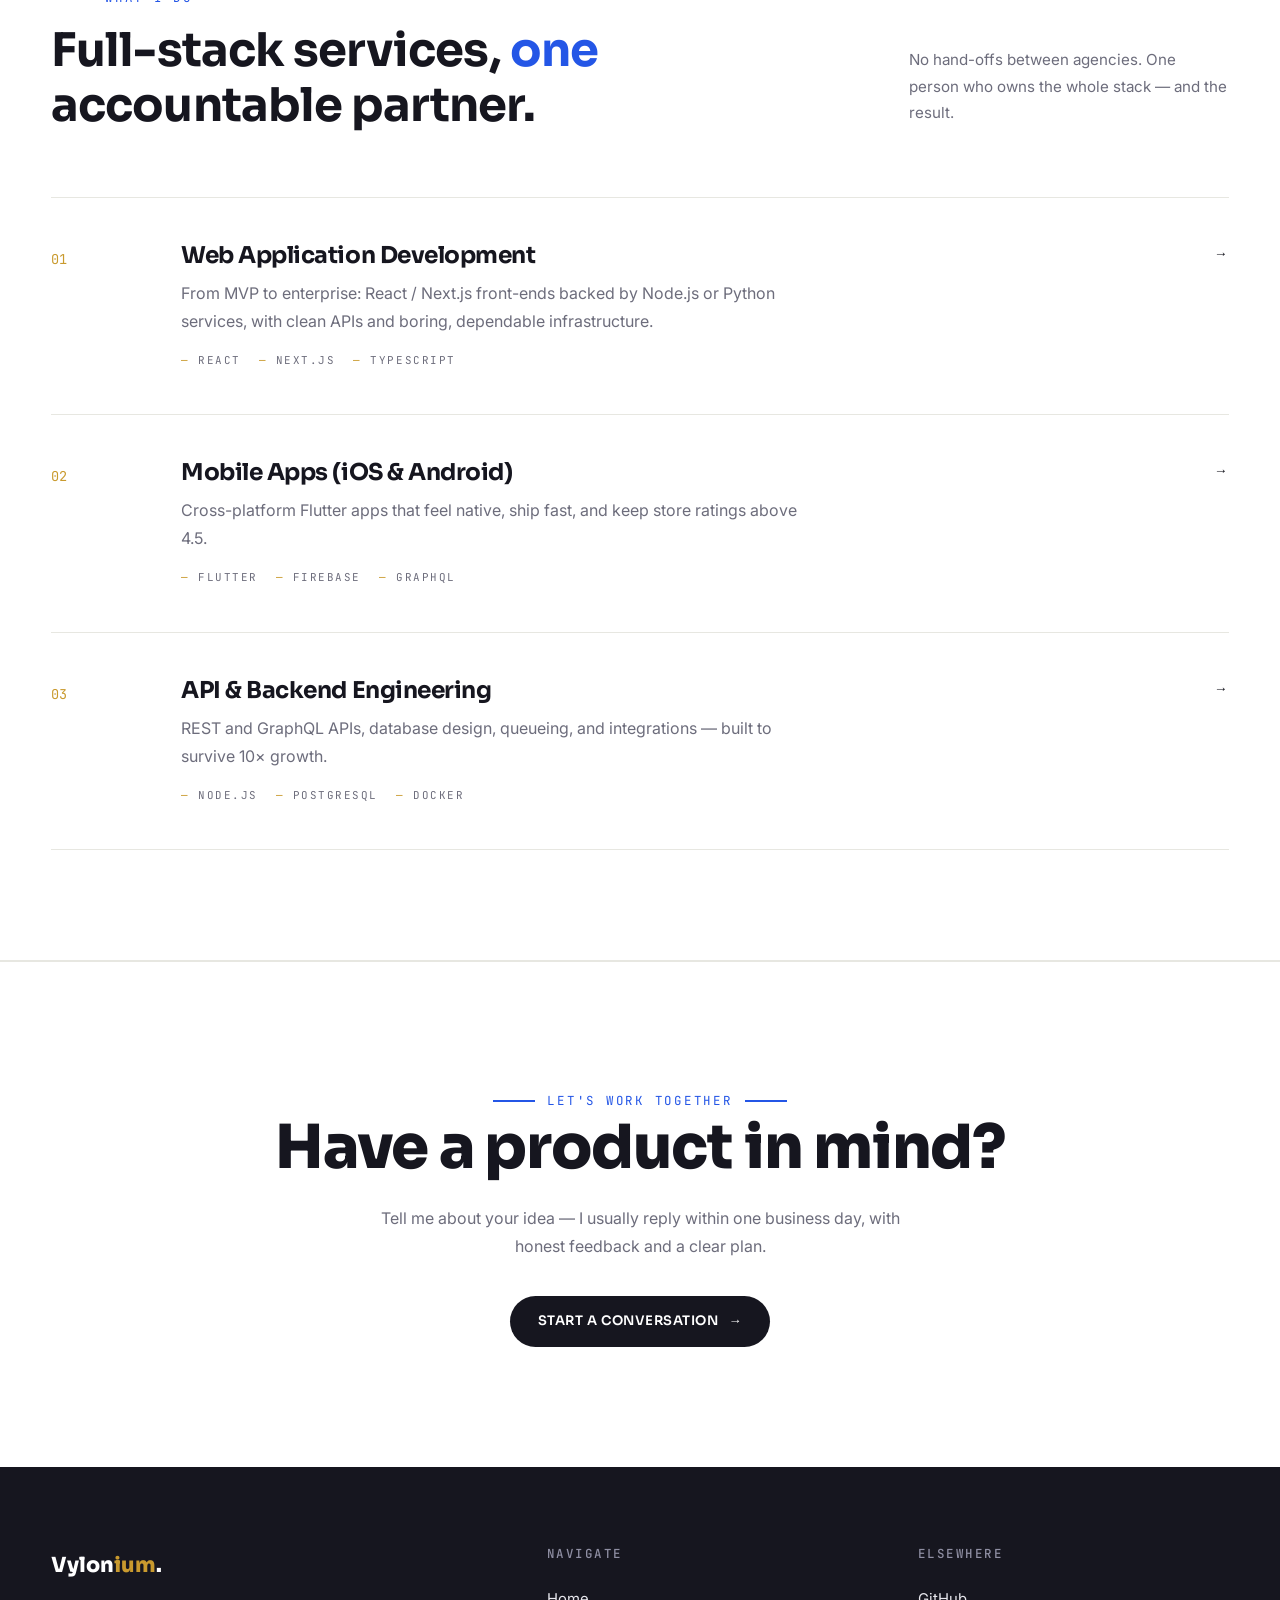
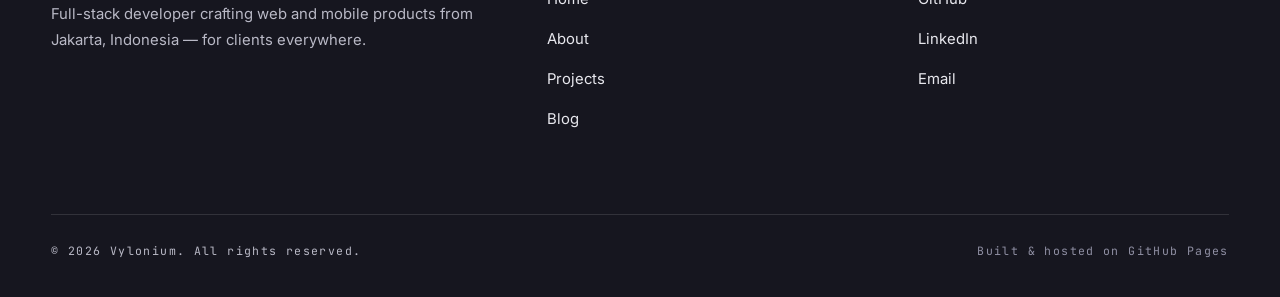
==== commit 495c1c8f: "fix: hero-visual image was scroll-gated via data-reveal, causing it to stay invisible on load in som" ====
--- a/index.html
+++ b/index.html
@@ -10,7 +10,7 @@
   <meta property="og:description" content="Fast, scalable and beautiful web & mobile products.">
   <meta property="og:type" content="website">
   <link rel="icon" href="data:image/svg+xml,<svg xmlns='http://www.w3.org/2000/svg' viewBox='0 0 100 100'><rect width='100' height='100' rx='18' fill='%2316161f'/><text x='50' y='68' font-size='52' font-family='Arial' font-weight='bold' fill='%23c99a2e' text-anchor='middle'>V</text></svg>">
-  <link rel="stylesheet" href="assets/css/style.css?v=1788854708">
+  <link rel="stylesheet" href="assets/css/style.css?v=1788856968">
 </head>
 <body class="loading">
 
@@ -64,7 +64,7 @@
             <a href="contact.html" class="btn btn-outline">Get in Touch</a>
           </div>
         </div>
-        <div class="hero-visual" data-reveal="right">
+        <div class="hero-visual">
           <div class="hero-photo"><img src="assets/img/workspace.jpg" alt="Vylonium's workspace"></div>
           <div class="hero-badge">Currently available for freelance — <strong>Q4 2026</strong></div>
         </div>
@@ -260,6 +260,6 @@
   </footer>
 
   <button class="to-top" aria-label="Back to top">↑</button>
-  <script src="assets/js/main.js?v=1788854708"></script>
+  <script src="assets/js/main.js?v=1788856968"></script>
 </body>
 </html>
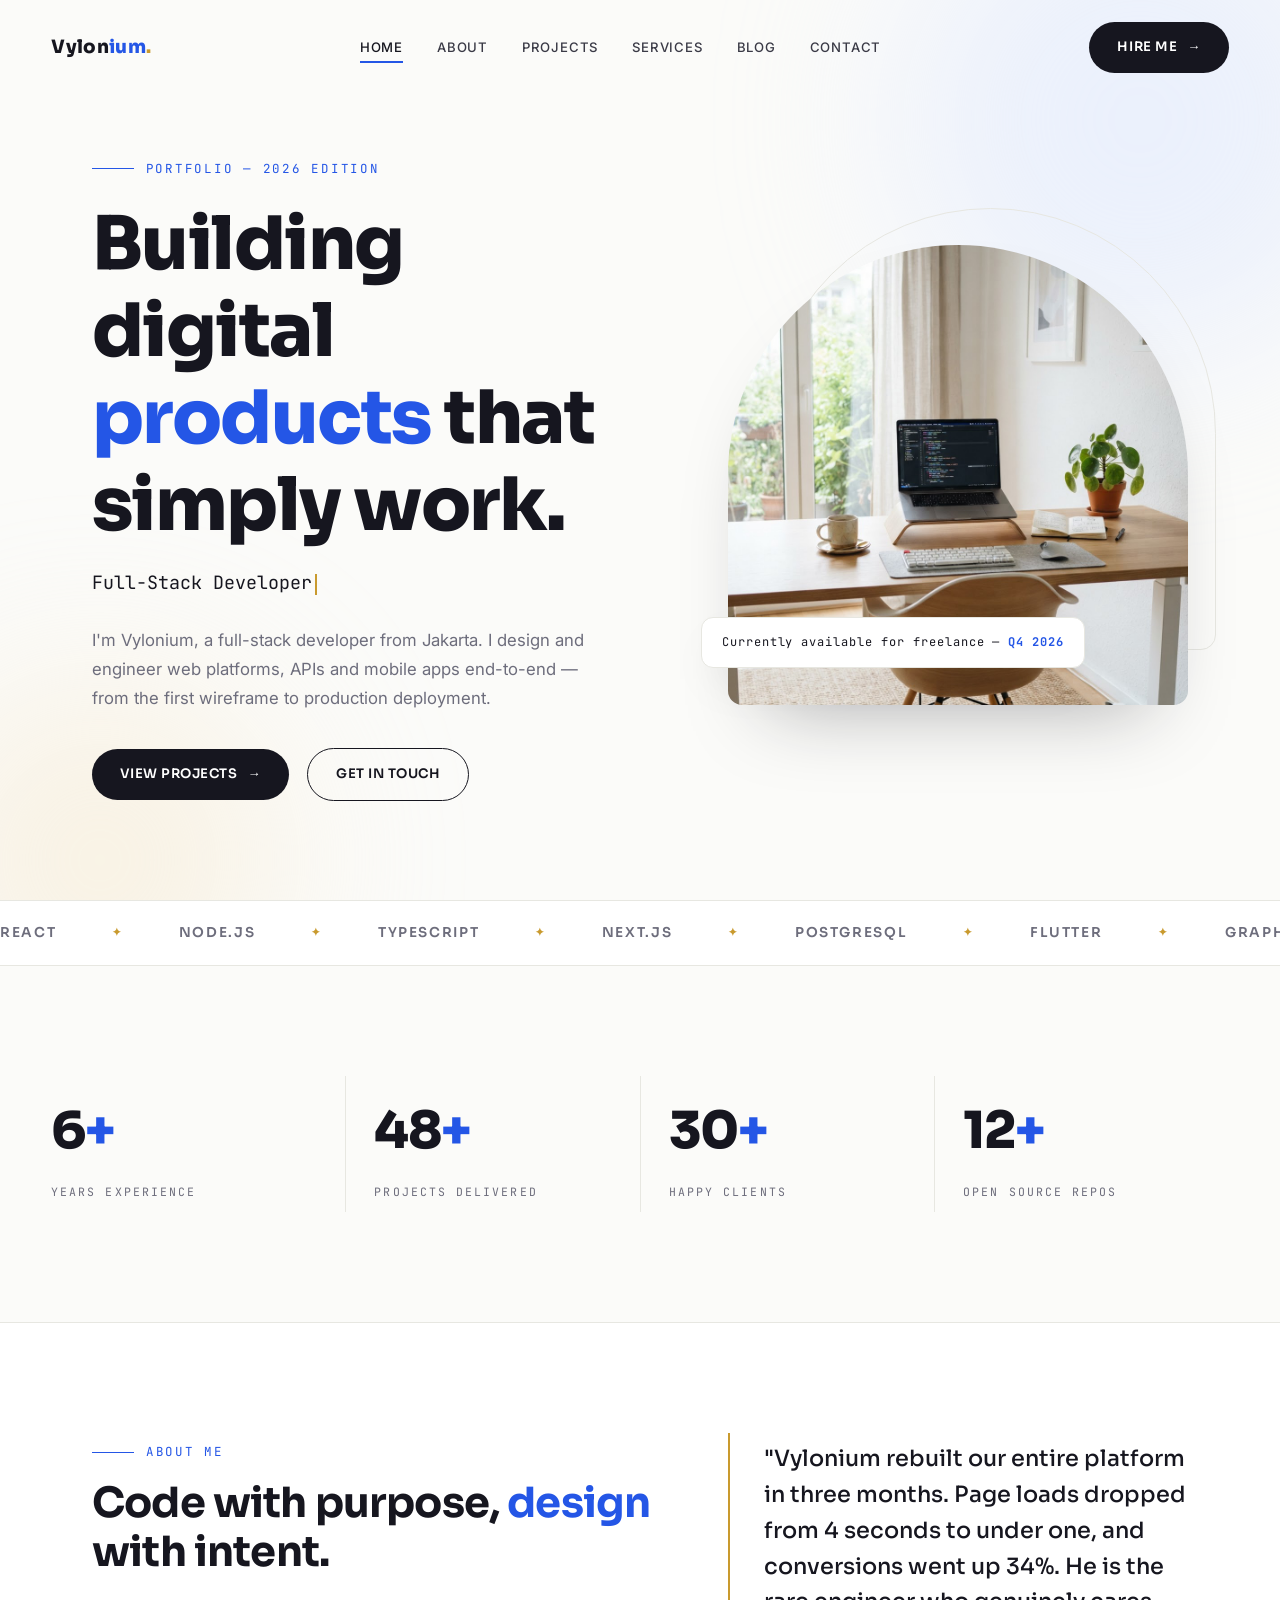
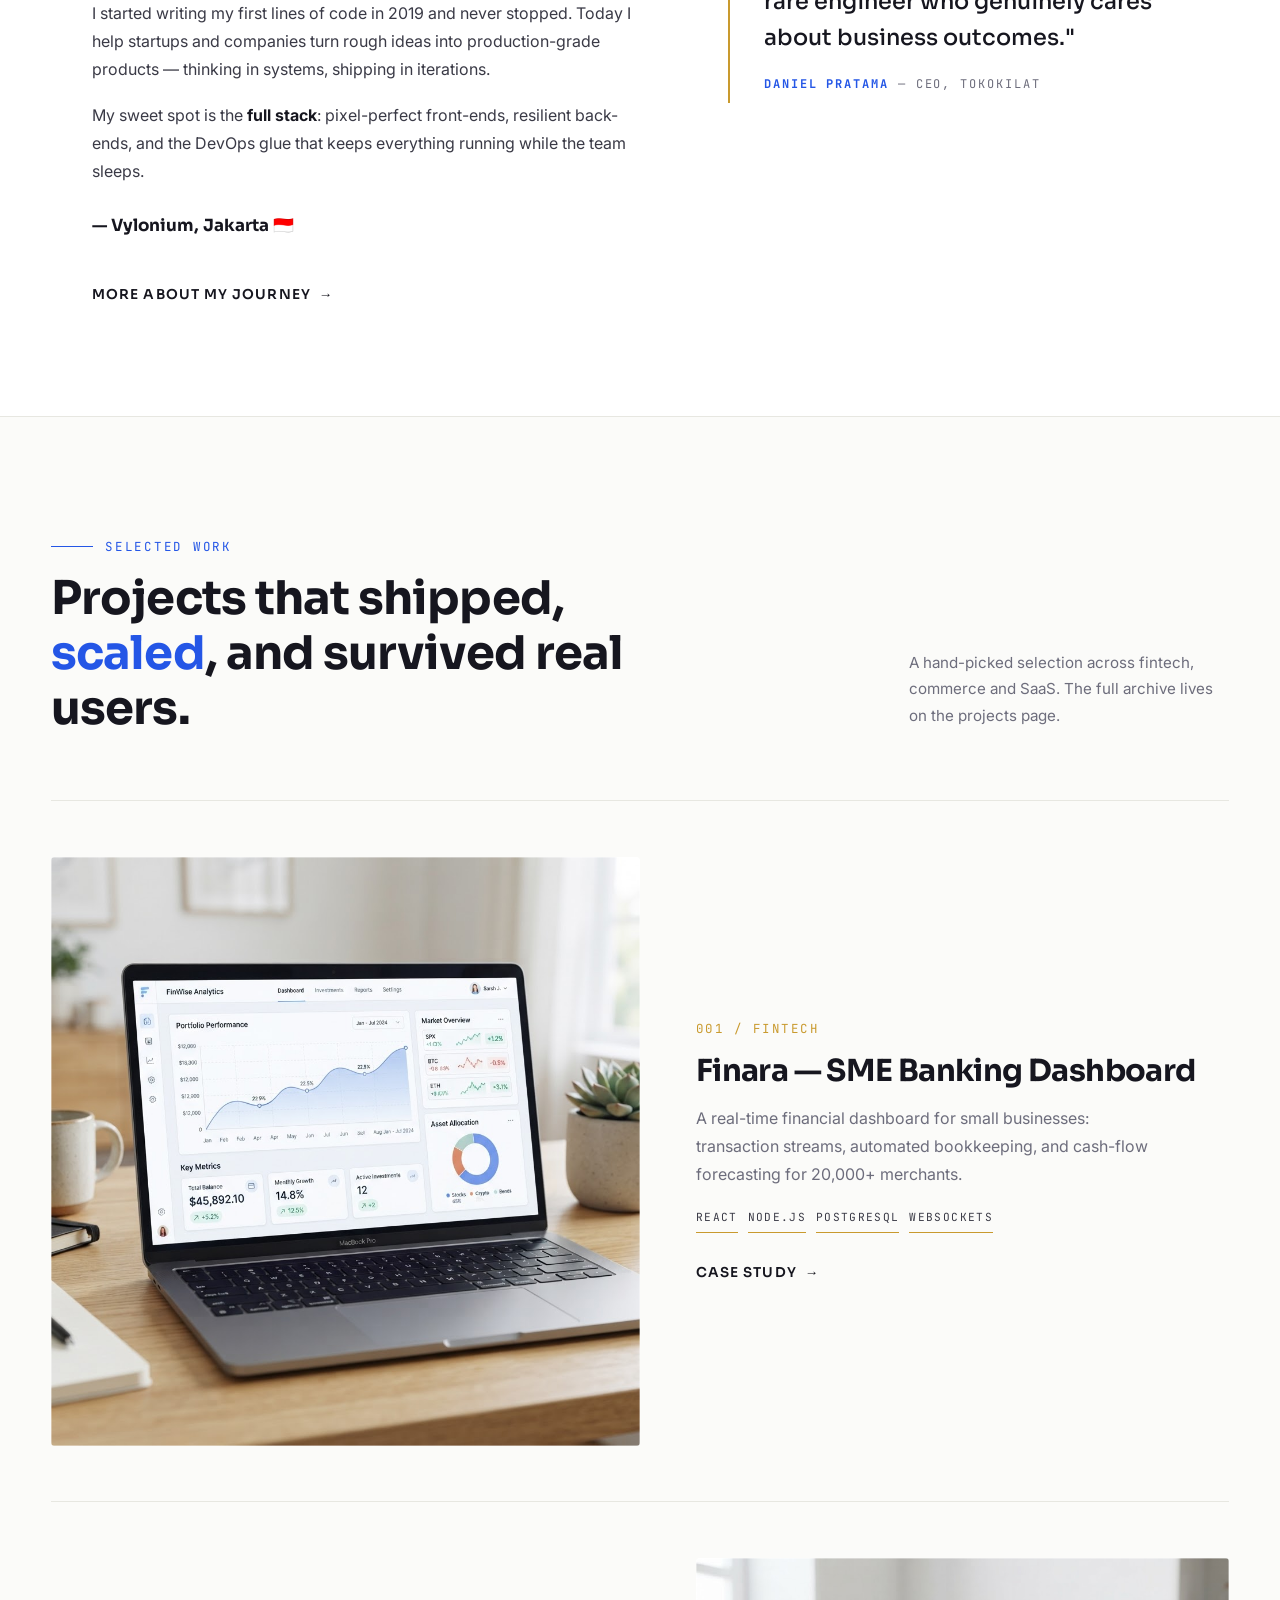
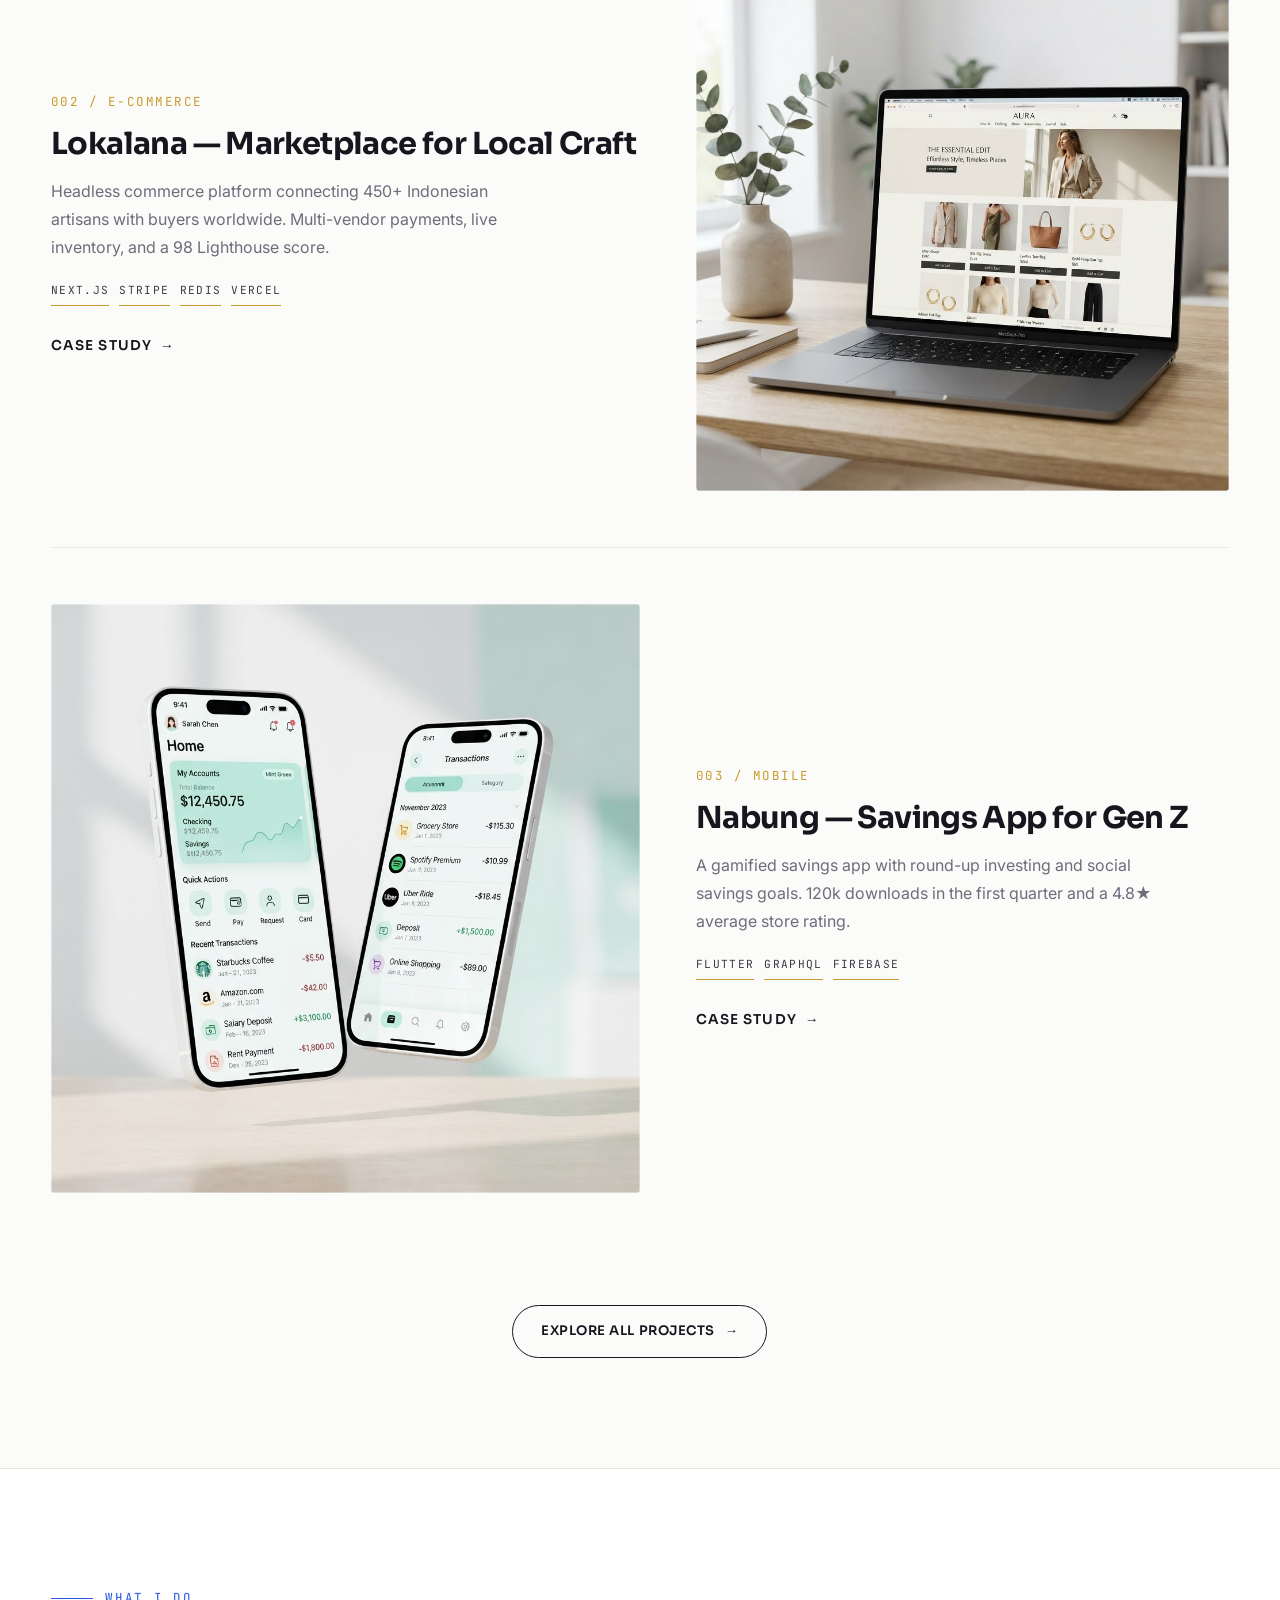
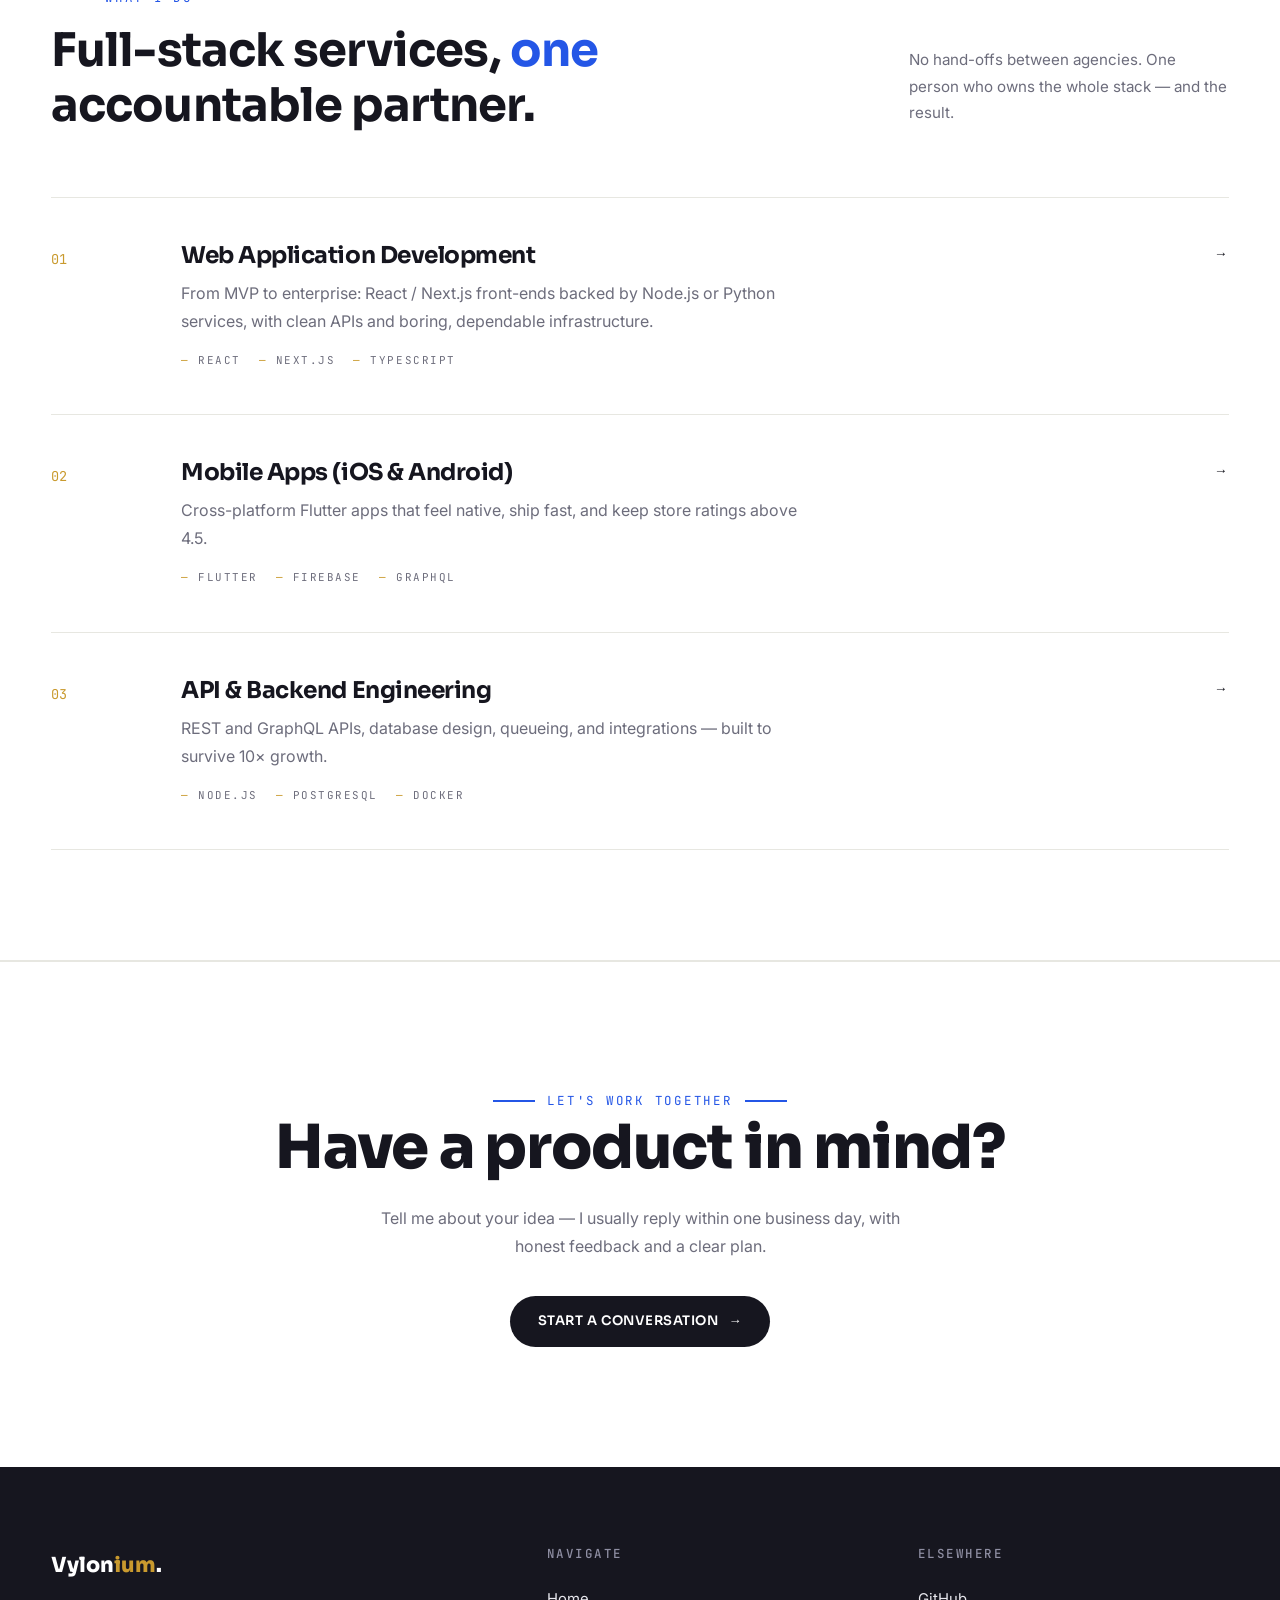
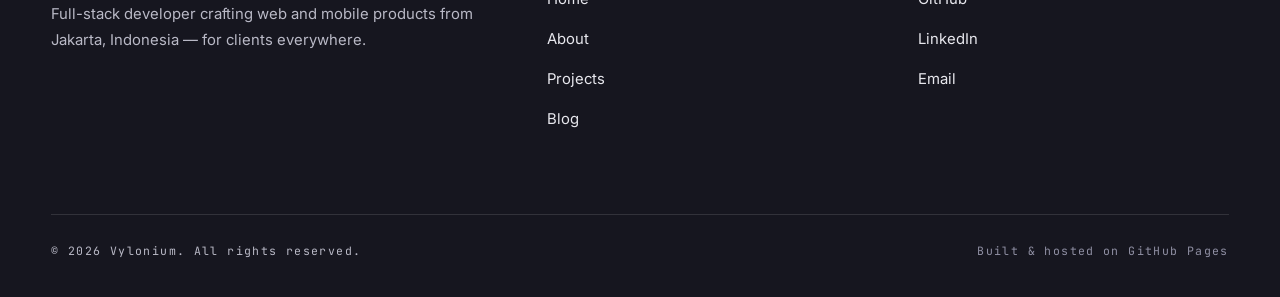
==== commit 62d531b4: "design: balance hero & intro grids — columns sized to content and centered as a group (fixes content" ====
--- a/index.html
+++ b/index.html
@@ -10,7 +10,7 @@
   <meta property="og:description" content="Fast, scalable and beautiful web & mobile products.">
   <meta property="og:type" content="website">
   <link rel="icon" href="data:image/svg+xml,<svg xmlns='http://www.w3.org/2000/svg' viewBox='0 0 100 100'><rect width='100' height='100' rx='18' fill='%2316161f'/><text x='50' y='68' font-size='52' font-family='Arial' font-weight='bold' fill='%23c99a2e' text-anchor='middle'>V</text></svg>">
-  <link rel="stylesheet" href="assets/css/style.css?v=1788856968">
+  <link rel="stylesheet" href="assets/css/style.css?v=1788857268">
 </head>
 <body class="loading">
 
@@ -260,6 +260,6 @@
   </footer>
 
   <button class="to-top" aria-label="Back to top">↑</button>
-  <script src="assets/js/main.js?v=1788856968"></script>
+  <script src="assets/js/main.js?v=1788857268"></script>
 </body>
 </html>
--- a/assets/css/style.css
+++ b/assets/css/style.css
@@ -142,7 +142,10 @@
 
 /* ---------- Hero ---------- */
 .hero { min-height: 100vh; display: flex; align-items: center; position: relative; padding: 140px 0 90px; overflow: hidden; }
-.hero-grid { display: grid; grid-template-columns: 1.15fr .85fr; gap: 60px; align-items: center; }
+.hero-grid {
+  display: grid; grid-template-columns: minmax(0, 560px) minmax(0, 460px);
+  justify-content: center; gap: clamp(40px, 6vw, 80px); align-items: center;
+}
 
 .hero-blob {
   position: absolute; border-radius: 50%; filter: blur(90px); opacity: .5; z-index: -1;
@@ -219,7 +222,10 @@
 .stat-label { font-family: var(--font-mono); font-size: .72rem; letter-spacing: .18em; text-transform: uppercase; color: var(--muted); margin-top: 6px; }
 
 /* ---------- Intro / About preview ---------- */
-.intro-grid { display: grid; grid-template-columns: 1fr 1fr; gap: 70px; align-items: start; }
+.intro-grid {
+  display: grid; grid-template-columns: minmax(0, 560px) minmax(0, 460px);
+  justify-content: center; gap: clamp(40px, 6vw, 80px); align-items: start;
+}
 .intro-text p { margin-bottom: 18px; }
 .intro-text p strong { color: var(--ink); }
 .signature { font-family: var(--font-head); font-weight: 700; color: var(--ink); margin-top: 26px; font-size: 1.05rem; }
